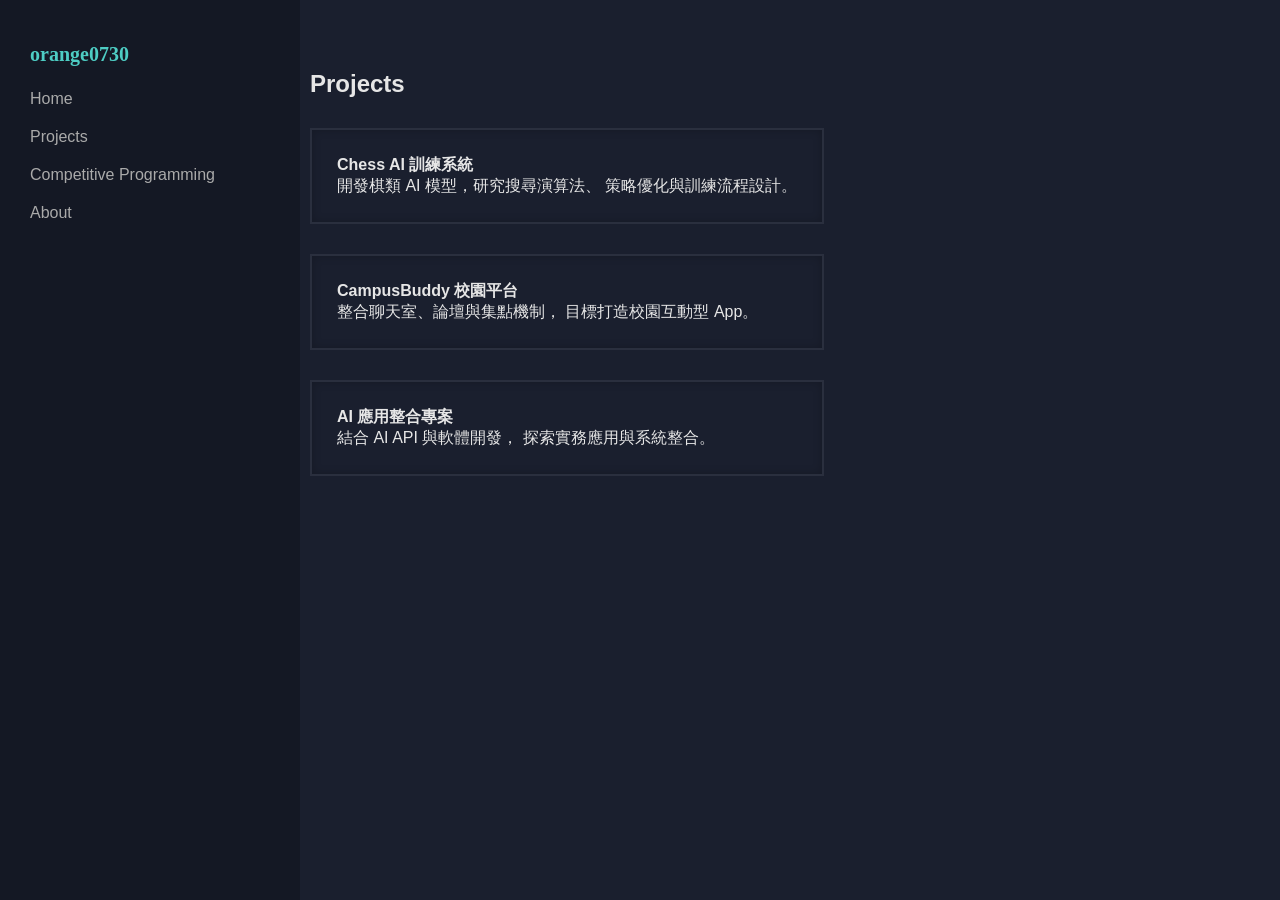
==== projects.html @ baae56f4 "Add files via upload" ====
<!DOCTYPE html>
<html lang="zh-TW">
<head>
<meta charset="UTF-8">
<link rel="stylesheet" href="css/style.css">
<title>Projects</title>
</head>
<body>

<div class="sidebar">
<h1>orange0730</h1>
<a href="index.html">Home</a>
<a href="projects.html">Projects</a>
<a href="cp.html">Competitive Programming</a>
<a href="about.html">About</a>
</div>


<div class="main fade-in">
<h2>Projects</h2>

<div class="card">
<strong>Chess AI 訓練系統</strong><br>
開發棋類 AI 模型，研究搜尋演算法、
策略優化與訓練流程設計。
</div>

<div class="card">
<strong>CampusBuddy 校園平台</strong><br>
整合聊天室、論壇與集點機制，
目標打造校園互動型 App。
</div>

<div class="card">
<strong>AI 應用整合專案</strong><br>
結合 AI API 與軟體開發，
探索實務應用與系統整合。
</div>
</div>


</body>
</html>
---- css/style.css ----
:root{
    --bg:#1a1f2e;
    --accent:#4ecdc4;
    --warm:#f4a261;
    --text:#e6e6e6;
    --border:#2a2f3e;
}

body{
    margin:0;
    font-family:Inter, sans-serif;
    background:var(--bg);
    color:var(--text);
    display:flex;
}

.sidebar{
    width:240px;
    height:100vh;
    position:fixed;
    background:#141824;
    padding:30px;
}

.sidebar h1{
    font-family:"JetBrains Mono";
    font-size:20px;
    color:var(--accent);
}

.sidebar a{
    display:block;
    color:#aaa;
    padding:10px 0;
    text-decoration:none;
    transition:.2s;
}

.sidebar a:hover{
    color:var(--accent);
}

.main{
    margin-left:260px;
    padding:50px;
    max-width:1000px;
}

.card{
    border:2px solid var(--border);
    padding:25px;
    margin:30px 0;
    box-shadow:inset 0 0 10px rgba(0,0,0,.2);
}

.grid{
    display:grid;
    grid-template-columns:repeat(2,1fr);
    gap:25px;
}

.fade-in{
    opacity:0;
    transform:translateX(-10px);
    animation:fade .4s forwards;
}

@keyframes fade{
    to{
        opacity:1;
        transform:none;
    }
}
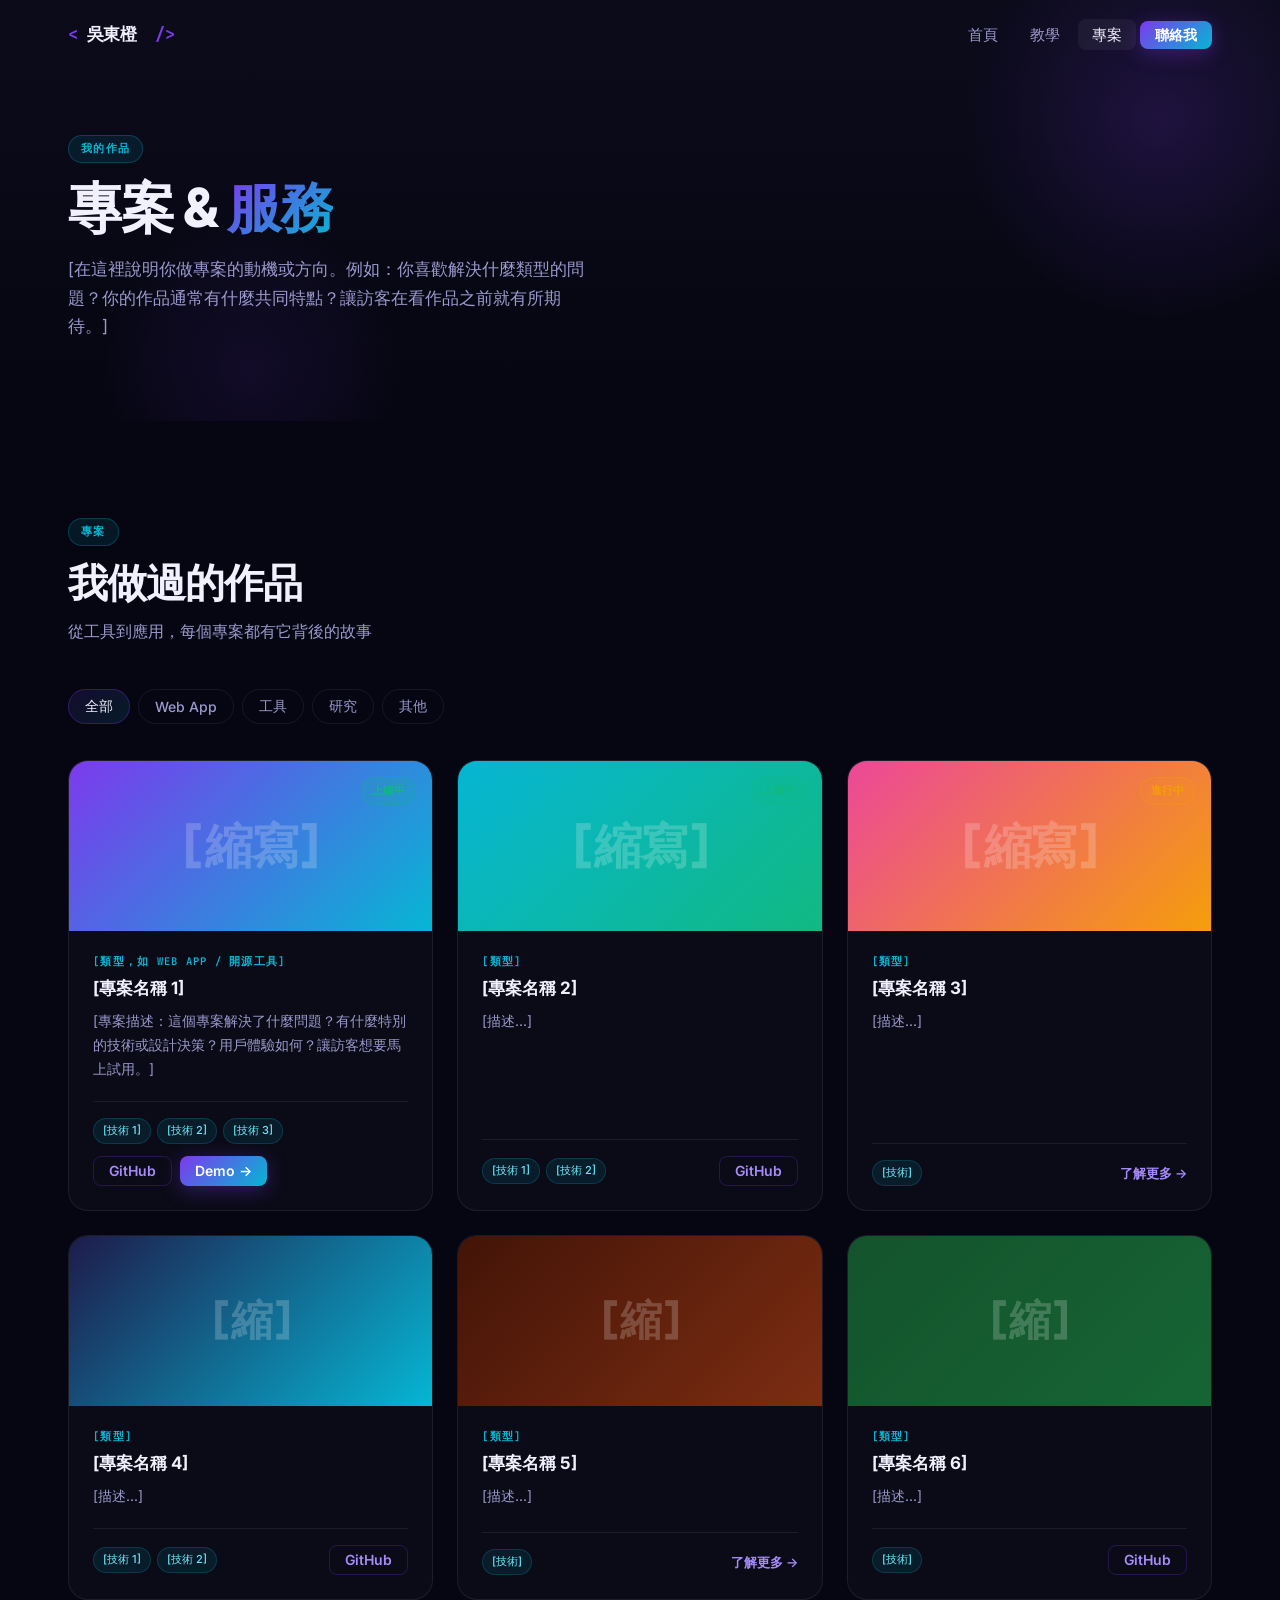
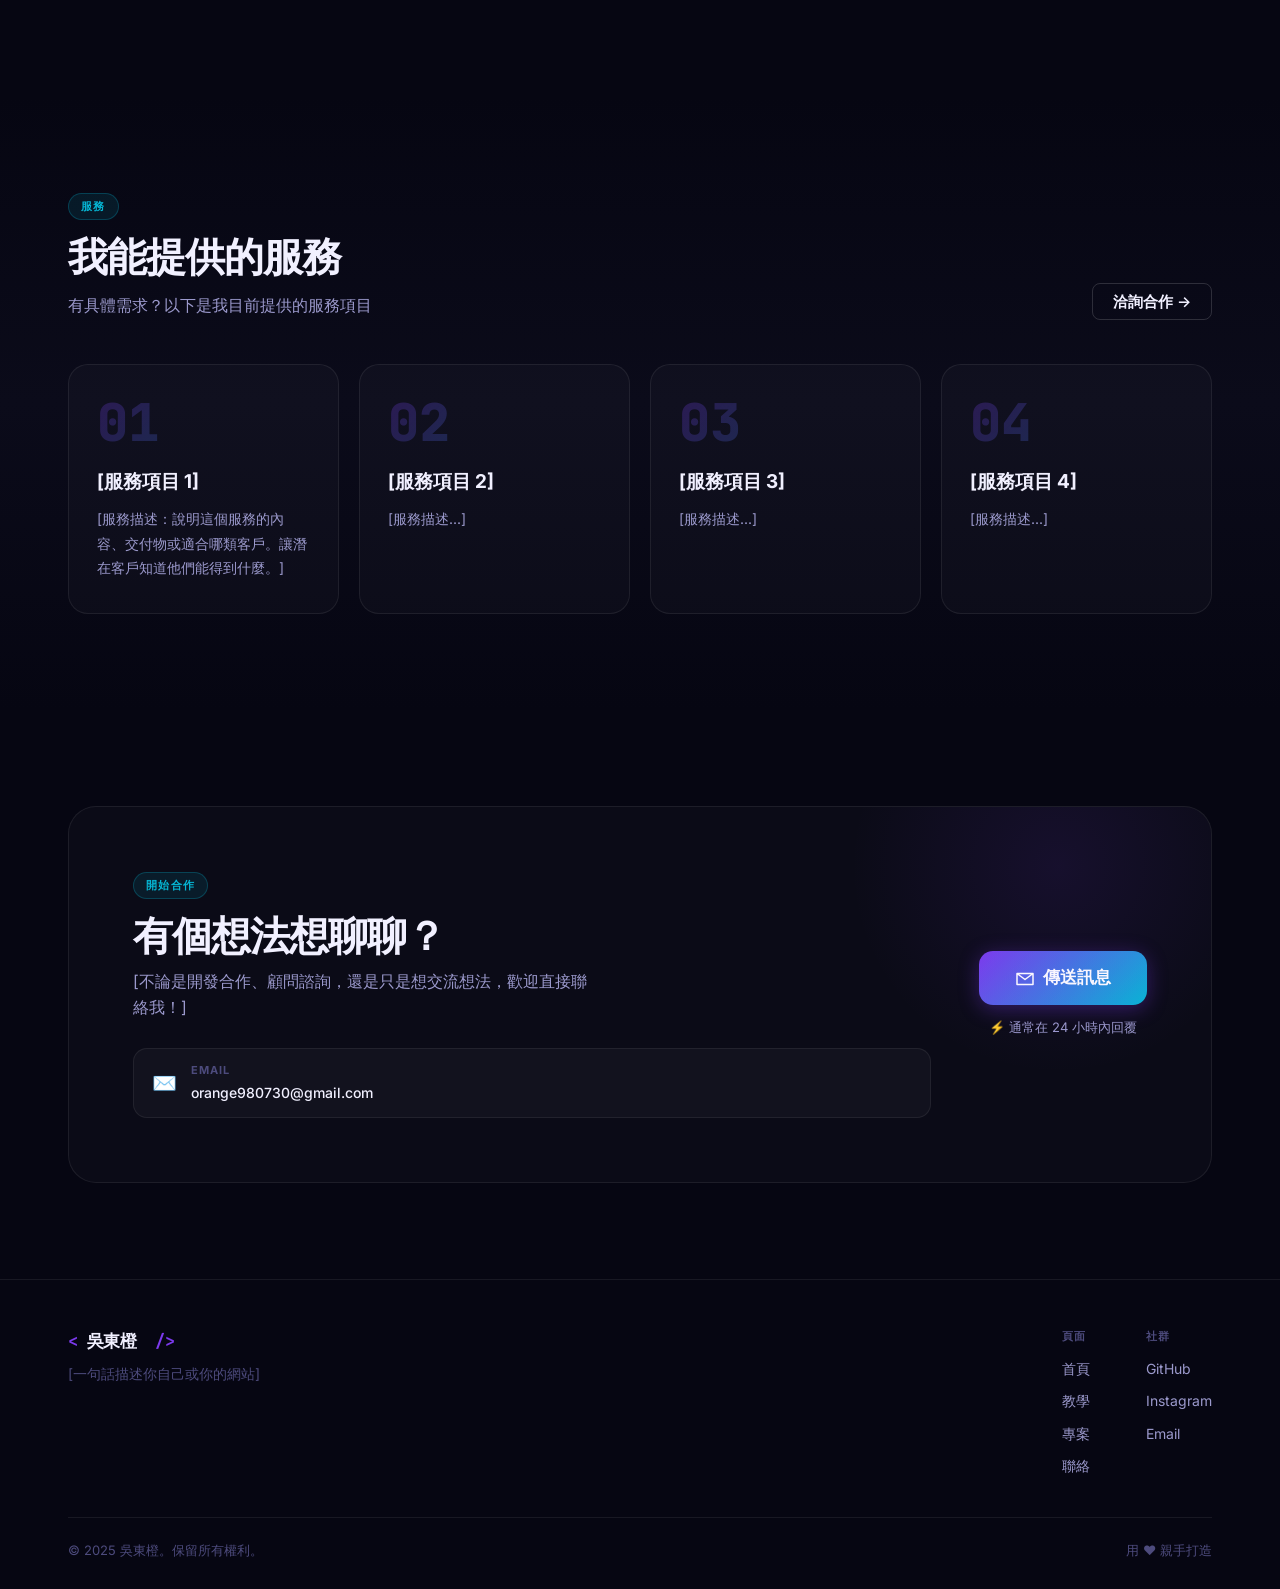
==== commit f73120ea: "Initial commit: personal website for 吳東橙" ====
--- a/projects.html
+++ b/projects.html
@@ -1,43 +1,333 @@
 <!DOCTYPE html>
 <html lang="zh-TW">
 <head>
-<meta charset="UTF-8">
-<link rel="stylesheet" href="css/style.css">
-<title>Projects</title>
+  <meta charset="UTF-8">
+  <meta name="viewport" content="width=device-width, initial-scale=1.0">
+  <meta name="description" content="吳東橙 的專案作品與服務">
+  <title>專案 &amp; 服務 — 吳東橙</title>
+  <link rel="preconnect" href="https://fonts.googleapis.com">
+  <link rel="preconnect" href="https://fonts.gstatic.com" crossorigin>
+  <link href="https://fonts.googleapis.com/css2?family=Inter:wght@300;400;500;600;700;800;900&family=JetBrains+Mono:wght@400;500;600&display=swap" rel="stylesheet">
+  <link rel="stylesheet" href="css/style.css">
 </head>
 <body>
 
-<div class="sidebar">
-<h1>orange0730</h1>
-<a href="index.html">Home</a>
-<a href="projects.html">Projects</a>
-<a href="cp.html">Competitive Programming</a>
-<a href="about.html">About</a>
-</div>
-
-
-<div class="main fade-in">
-<h2>Projects</h2>
-
-<div class="card">
-<strong>Chess AI 訓練系統</strong><br>
-開發棋類 AI 模型，研究搜尋演算法、
-策略優化與訓練流程設計。
-</div>
-
-<div class="card">
-<strong>CampusBuddy 校園平台</strong><br>
-整合聊天室、論壇與集點機制，
-目標打造校園互動型 App。
-</div>
-
-<div class="card">
-<strong>AI 應用整合專案</strong><br>
-結合 AI API 與軟體開發，
-探索實務應用與系統整合。
-</div>
-</div>
-
-
+  <!-- ══════════════════════════════════════
+       NAVIGATION
+       ══════════════════════════════════════ -->
+  <nav class="navbar" id="navbar">
+    <div class="nav-container">
+      <a href="index.html" class="nav-logo">
+        <span class="logo-bracket">&lt;</span>
+        <span class="logo-name">吳東橙</span>
+        <span class="logo-bracket">&nbsp;/&gt;</span>
+      </a>
+      <ul class="nav-links" id="navLinks">
+        <li><a href="index.html"    class="nav-link">首頁</a></li>
+        <li><a href="teaching.html" class="nav-link">教學</a></li>
+        <li><a href="projects.html" class="nav-link active">專案</a></li>
+        <li><a href="index.html#contact" class="btn btn-sm btn-primary">聯絡我</a></li>
+      </ul>
+      <button class="mobile-menu-btn" id="mobileMenuBtn" aria-label="開啟選單">
+        <span></span><span></span><span></span>
+      </button>
+    </div>
+  </nav>
+
+  <!-- ══════════════════════════════════════
+       PAGE HERO
+       ══════════════════════════════════════ -->
+  <section class="page-hero">
+    <div class="page-hero-orb" style="background: radial-gradient(circle, rgba(124,58,237,0.18) 0%, transparent 70%);"></div>
+    <div class="page-hero-orb-2"></div>
+    <div class="container">
+      <div class="page-hero-content">
+        <div class="section-label">我的作品</div>
+        <h1 class="section-title">
+          專案 &amp; <span class="gradient-text">服務</span>
+        </h1>
+        <p class="page-hero-desc">
+          [在這裡說明你做專案的動機或方向。例如：你喜歡解決什麼類型的問題？你的作品通常有什麼共同特點？讓訪客在看作品之前就有所期待。]
+        </p>
+      </div>
+    </div>
+  </section>
+
+  <!-- ══════════════════════════════════════
+       PROJECTS GRID
+       ══════════════════════════════════════ -->
+  <section class="section" id="projects">
+    <div class="container">
+
+      <div class="section-header reveal">
+        <div>
+          <div class="section-label">專案</div>
+          <h2 class="section-title">我做過的作品</h2>
+          <p class="section-desc">從工具到應用，每個專案都有它背後的故事</p>
+        </div>
+      </div>
+
+      <!-- 篩選按鈕 -->
+      <div class="filter-row" data-target=".proj-card">
+        <button class="filter-btn active" data-filter="all">全部</button>
+        <button class="filter-btn" data-filter="webapp">Web App</button>
+        <button class="filter-btn" data-filter="tool">工具</button>
+        <button class="filter-btn" data-filter="research">研究</button>
+        <button class="filter-btn" data-filter="other">其他</button>
+        <!-- 可自行調整類別 -->
+      </div>
+
+      <div class="projects-full-grid stagger">
+
+        <!-- ── 專案卡 1 ─────────────────────── -->
+        <article class="proj-card" data-cat="webapp">
+          <div class="proj-card-cover proj-bg-1">[縮寫]</div>
+          <span class="proj-status">上線中</span>
+          <div class="proj-card-body">
+            <div class="card-label">[類型，如 Web App / 開源工具]</div>
+            <h3 class="card-title">[專案名稱 1]</h3>
+            <p class="card-desc">
+              [專案描述：這個專案解決了什麼問題？有什麼特別的技術或設計決策？用戶體驗如何？讓訪客想要馬上試用。]
+            </p>
+            <div class="card-footer">
+              <div class="card-tags">
+                <span class="tech-tag">[技術 1]</span>
+                <span class="tech-tag">[技術 2]</span>
+                <span class="tech-tag">[技術 3]</span>
+              </div>
+              <div style="display:flex; gap:8px; flex-shrink:0;">
+                <a href="#" class="btn btn-ghost btn-sm" target="_blank" rel="noopener">GitHub</a>
+                <a href="#" class="btn btn-primary btn-sm" target="_blank" rel="noopener">Demo →</a>
+              </div>
+            </div>
+          </div>
+        </article>
+
+        <!-- ── 專案卡 2 ─────────────────────── -->
+        <article class="proj-card" data-cat="tool">
+          <div class="proj-card-cover proj-bg-2">[縮寫]</div>
+          <span class="proj-status">上線中</span>
+          <div class="proj-card-body">
+            <div class="card-label">[類型]</div>
+            <h3 class="card-title">[專案名稱 2]</h3>
+            <p class="card-desc">
+              [描述...]
+            </p>
+            <div class="card-footer">
+              <div class="card-tags">
+                <span class="tech-tag">[技術 1]</span>
+                <span class="tech-tag">[技術 2]</span>
+              </div>
+              <a href="#" class="btn btn-ghost btn-sm" target="_blank" rel="noopener">GitHub</a>
+            </div>
+          </div>
+        </article>
+
+        <!-- ── 專案卡 3 ─────────────────────── -->
+        <article class="proj-card" data-cat="research">
+          <div class="proj-card-cover proj-bg-3">[縮寫]</div>
+          <span class="proj-status wip">進行中</span>
+          <div class="proj-card-body">
+            <div class="card-label">[類型]</div>
+            <h3 class="card-title">[專案名稱 3]</h3>
+            <p class="card-desc">
+              [描述...]
+            </p>
+            <div class="card-footer">
+              <div class="card-tags">
+                <span class="tech-tag">[技術]</span>
+              </div>
+              <a href="#" class="card-link">了解更多 →</a>
+            </div>
+          </div>
+        </article>
+
+        <!-- ── 專案卡 4 ─────────────────────── -->
+        <article class="proj-card" data-cat="webapp,tool">
+          <div class="proj-card-cover" style="background: linear-gradient(135deg, #1e1b4b, #06b6d4); font-family: var(--mono); font-weight: 900; font-size: 42px; color: rgba(255,255,255,0.2);">[縮]</div>
+          <div class="proj-card-body">
+            <div class="card-label">[類型]</div>
+            <h3 class="card-title">[專案名稱 4]</h3>
+            <p class="card-desc">
+              [描述...]
+            </p>
+            <div class="card-footer">
+              <div class="card-tags">
+                <span class="tech-tag">[技術 1]</span>
+                <span class="tech-tag">[技術 2]</span>
+              </div>
+              <a href="#" class="btn btn-ghost btn-sm" target="_blank" rel="noopener">GitHub</a>
+            </div>
+          </div>
+        </article>
+
+        <!-- ── 專案卡 5 ─────────────────────── -->
+        <article class="proj-card" data-cat="other">
+          <div class="proj-card-cover" style="background: linear-gradient(135deg, #431407, #7c2d12); font-family: var(--mono); font-weight: 900; font-size: 42px; color: rgba(255,255,255,0.2);">[縮]</div>
+          <div class="proj-card-body">
+            <div class="card-label">[類型]</div>
+            <h3 class="card-title">[專案名稱 5]</h3>
+            <p class="card-desc">[描述...]</p>
+            <div class="card-footer">
+              <div class="card-tags">
+                <span class="tech-tag">[技術]</span>
+              </div>
+              <a href="#" class="card-link">了解更多 →</a>
+            </div>
+          </div>
+        </article>
+
+        <!-- ── 專案卡 6 ─────────────────────── -->
+        <article class="proj-card" data-cat="tool">
+          <div class="proj-card-cover" style="background: linear-gradient(135deg, #14532d, #166534); font-family: var(--mono); font-weight: 900; font-size: 42px; color: rgba(255,255,255,0.2);">[縮]</div>
+          <div class="proj-card-body">
+            <div class="card-label">[類型]</div>
+            <h3 class="card-title">[專案名稱 6]</h3>
+            <p class="card-desc">[描述...]</p>
+            <div class="card-footer">
+              <div class="card-tags">
+                <span class="tech-tag">[技術]</span>
+              </div>
+              <a href="#" class="btn btn-ghost btn-sm">GitHub</a>
+            </div>
+          </div>
+        </article>
+
+        <!-- 複製上方卡片的程式碼來新增更多專案 -->
+
+      </div>
+    </div>
+  </section>
+
+  <!-- ══════════════════════════════════════
+       SERVICES
+       ══════════════════════════════════════ -->
+  <section class="section section-alt" id="services">
+    <div class="container">
+
+      <div class="section-header reveal">
+        <div>
+          <div class="section-label">服務</div>
+          <h2 class="section-title">我能提供的服務</h2>
+          <p class="section-desc">有具體需求？以下是我目前提供的服務項目</p>
+        </div>
+        <a href="index.html#contact" class="btn btn-outline">洽詢合作 →</a>
+      </div>
+
+      <div class="services-grid stagger">
+
+        <!-- 服務 1 -->
+        <div class="service-card">
+          <div class="service-num">01</div>
+          <h3 class="service-title">[服務項目 1]</h3>
+          <p class="service-desc">
+            [服務描述：說明這個服務的內容、交付物或適合哪類客戶。讓潛在客戶知道他們能得到什麼。]
+          </p>
+        </div>
+
+        <!-- 服務 2 -->
+        <div class="service-card">
+          <div class="service-num">02</div>
+          <h3 class="service-title">[服務項目 2]</h3>
+          <p class="service-desc">
+            [服務描述...]
+          </p>
+        </div>
+
+        <!-- 服務 3 -->
+        <div class="service-card">
+          <div class="service-num">03</div>
+          <h3 class="service-title">[服務項目 3]</h3>
+          <p class="service-desc">
+            [服務描述...]
+          </p>
+        </div>
+
+        <!-- 服務 4 -->
+        <div class="service-card">
+          <div class="service-num">04</div>
+          <h3 class="service-title">[服務項目 4]</h3>
+          <p class="service-desc">
+            [服務描述...]
+          </p>
+        </div>
+
+        <!-- 可繼續新增服務 05、06... -->
+
+      </div>
+    </div>
+  </section>
+
+  <!-- ══════════════════════════════════════
+       CTA — 聯絡我
+       ══════════════════════════════════════ -->
+  <section class="section" id="cta">
+    <div class="container">
+      <div class="contact-wrap reveal">
+        <div class="contact-content">
+          <div class="section-label">開始合作</div>
+          <h2 class="section-title">有個想法想聊聊？</h2>
+          <p>[不論是開發合作、顧問諮詢，還是只是想交流想法，歡迎直接聯絡我！]</p>
+          <div class="contact-links">
+            <a href="mailto:orange980730@gmail.com" class="contact-item">
+              <div class="ci-icon">✉️</div>
+              <div>
+                <div class="ci-type">Email</div>
+                <div class="ci-val">orange980730@gmail.com</div>
+              </div>
+            </a>
+          </div>
+        </div>
+        <div class="contact-cta">
+          <a href="mailto:orange980730@gmail.com" class="btn btn-primary btn-xl">
+            <svg width="20" height="20" viewBox="0 0 20 20" fill="none" aria-hidden="true">
+              <path d="M2 5.5l8 6 8-6M2 5.5h16v11H2z" stroke="currentColor" stroke-width="1.5" stroke-linejoin="round"/>
+            </svg>
+            傳送訊息
+          </a>
+          <p class="resp-time">⚡ 通常在 24 小時內回覆</p>
+        </div>
+      </div>
+    </div>
+  </section>
+
+  <!-- ══════════════════════════════════════
+       FOOTER
+       ══════════════════════════════════════ -->
+  <footer class="footer">
+    <div class="container">
+      <div class="footer-inner">
+        <div class="footer-brand">
+          <a href="index.html" class="nav-logo">
+            <span class="logo-bracket">&lt;</span>
+            <span class="logo-name">吳東橙</span>
+            <span class="logo-bracket">&nbsp;/&gt;</span>
+          </a>
+          <p class="footer-tagline">[一句話描述你自己或你的網站]</p>
+        </div>
+        <div class="footer-links">
+          <div class="footer-col">
+            <span class="footer-col-title">頁面</span>
+            <a href="index.html">首頁</a>
+            <a href="teaching.html">教學</a>
+            <a href="projects.html">專案</a>
+            <a href="index.html#contact">聯絡</a>
+          </div>
+          <div class="footer-col">
+            <span class="footer-col-title">社群</span>
+            <a href="https://github.com/orange0730" target="_blank" rel="noopener">GitHub</a>
+            <a href="https://www.instagram.com/orange980730" target="_blank" rel="noopener">Instagram</a>
+            <a href="mailto:orange980730@gmail.com">Email</a>
+          </div>
+        </div>
+      </div>
+      <div class="footer-bottom">
+        <span>© 2025 吳東橙。保留所有權利。</span>
+        <span>用 ❤️ 親手打造</span>
+      </div>
+    </div>
+  </footer>
+
+  <script src="js/main.js"></script>
 </body>
 </html>
--- a/css/style.css
+++ b/css/style.css
@@ -1,74 +1,1215 @@
-
-:root{
-    --bg:#1a1f2e;
-    --accent:#4ecdc4;
-    --warm:#f4a261;
-    --text:#e6e6e6;
-    --border:#2a2f3e;
-}
-
-body{
-    margin:0;
-    font-family:Inter, sans-serif;
-    background:var(--bg);
-    color:var(--text);
-    display:flex;
-}
-
-.sidebar{
-    width:240px;
-    height:100vh;
-    position:fixed;
-    background:#141824;
-    padding:30px;
-}
-
-.sidebar h1{
-    font-family:"JetBrains Mono";
-    font-size:20px;
-    color:var(--accent);
-}
-
-.sidebar a{
-    display:block;
-    color:#aaa;
-    padding:10px 0;
-    text-decoration:none;
-    transition:.2s;
-}
-
-.sidebar a:hover{
-    color:var(--accent);
-}
-
-.main{
-    margin-left:260px;
-    padding:50px;
-    max-width:1000px;
-}
-
-.card{
-    border:2px solid var(--border);
-    padding:25px;
-    margin:30px 0;
-    box-shadow:inset 0 0 10px rgba(0,0,0,.2);
-}
-
-.grid{
-    display:grid;
-    grid-template-columns:repeat(2,1fr);
-    gap:25px;
-}
-
-.fade-in{
-    opacity:0;
-    transform:translateX(-10px);
-    animation:fade .4s forwards;
-}
-
-@keyframes fade{
-    to{
-        opacity:1;
-        transform:none;
-    }
-}
+/* ============================================================
+   CSS VARIABLES & RESET
+   ============================================================ */
+:root {
+  /* Background */
+  --bg: #060612;
+  --bg-2: #0b0b1a;
+  --bg-3: #0f0f22;
+  --card-bg: rgba(255, 255, 255, 0.025);
+  --card-hover: rgba(255, 255, 255, 0.05);
+  --border: rgba(255, 255, 255, 0.07);
+  --border-hover: rgba(255, 255, 255, 0.15);
+
+  /* Accent Colors */
+  --purple: #7c3aed;
+  --purple-light: #a78bfa;
+  --cyan: #06b6d4;
+  --cyan-light: #67e8f9;
+  --pink: #ec4899;
+  --amber: #f59e0b;
+  --green: #10b981;
+
+  /* Gradients */
+  --grad: linear-gradient(135deg, var(--purple) 0%, var(--cyan) 100%);
+  --grad-soft: linear-gradient(135deg, rgba(124,58,237,0.12) 0%, rgba(6,182,212,0.12) 100%);
+
+  /* Text */
+  --t1: #f1f0ff;
+  --t2: #9b99cc;
+  --t3: #4d4b7d;
+
+  /* Glows */
+  --glow-p: 0 0 60px rgba(124,58,237,0.2);
+  --glow-c: 0 0 60px rgba(6,182,212,0.12);
+
+  /* Radii */
+  --r-sm: 8px;
+  --r: 14px;
+  --r-lg: 20px;
+  --r-xl: 28px;
+
+  /* Fonts */
+  --font: 'Inter', -apple-system, BlinkMacSystemFont, 'Segoe UI', sans-serif;
+  --mono: 'JetBrains Mono', 'Fira Code', 'Cascadia Code', monospace;
+
+  /* Layout */
+  --nav-h: 70px;
+  --max-w: 1200px;
+
+  /* Easing */
+  --ease: cubic-bezier(0.4, 0, 0.2, 1);
+  --ease-spring: cubic-bezier(0.34, 1.56, 0.64, 1);
+}
+
+*, *::before, *::after { box-sizing: border-box; margin: 0; padding: 0; }
+
+html {
+  scroll-behavior: smooth;
+  scroll-padding-top: var(--nav-h);
+}
+
+body {
+  font-family: var(--font);
+  background: var(--bg);
+  color: var(--t1);
+  line-height: 1.6;
+  -webkit-font-smoothing: antialiased;
+  overflow-x: hidden;
+}
+
+a { color: inherit; text-decoration: none; }
+img { max-width: 100%; display: block; }
+button { cursor: pointer; font-family: inherit; }
+
+/* ============================================================
+   LAYOUT UTILITIES
+   ============================================================ */
+.container {
+  max-width: var(--max-w);
+  margin: 0 auto;
+  padding: 0 28px;
+}
+
+.section { padding: 96px 0; }
+
+.section-alt {
+  background: linear-gradient(180deg, var(--bg) 0%, var(--bg-2) 50%, var(--bg) 100%);
+}
+
+.gradient-text {
+  background: var(--grad);
+  -webkit-background-clip: text;
+  -webkit-text-fill-color: transparent;
+  background-clip: text;
+}
+
+.section-label {
+  display: inline-block;
+  font-family: var(--mono);
+  font-size: 11px;
+  font-weight: 600;
+  text-transform: uppercase;
+  letter-spacing: 0.12em;
+  color: var(--cyan);
+  background: rgba(6,182,212,0.1);
+  border: 1px solid rgba(6,182,212,0.25);
+  padding: 4px 12px;
+  border-radius: 100px;
+  margin-bottom: 14px;
+}
+
+.section-title {
+  font-size: clamp(26px, 4vw, 40px);
+  font-weight: 800;
+  letter-spacing: -0.025em;
+  line-height: 1.15;
+  color: var(--t1);
+  margin-bottom: 12px;
+}
+
+.section-desc {
+  font-size: 16px;
+  color: var(--t2);
+  line-height: 1.7;
+  max-width: 480px;
+}
+
+.section-header {
+  display: flex;
+  align-items: flex-end;
+  justify-content: space-between;
+  gap: 24px;
+  margin-bottom: 44px;
+  flex-wrap: wrap;
+}
+
+/* ============================================================
+   BUTTONS
+   ============================================================ */
+.btn {
+  display: inline-flex;
+  align-items: center;
+  justify-content: center;
+  gap: 8px;
+  font-family: var(--font);
+  font-size: 15px;
+  font-weight: 600;
+  padding: 10px 20px;
+  border-radius: var(--r-sm);
+  border: none;
+  transition: all 0.2s var(--ease);
+  white-space: nowrap;
+  line-height: 1;
+}
+
+.btn-lg { padding: 14px 28px; font-size: 16px; border-radius: var(--r); }
+.btn-xl { padding: 17px 36px; font-size: 17px; border-radius: var(--r); }
+.btn-sm { padding: 7px 15px; font-size: 14px; }
+
+.btn-primary {
+  background: var(--grad);
+  color: #fff;
+  box-shadow: 0 4px 20px rgba(124,58,237,0.35);
+}
+.btn-primary:hover {
+  transform: translateY(-2px);
+  box-shadow: 0 8px 32px rgba(124,58,237,0.45);
+}
+
+.btn-outline {
+  background: transparent;
+  color: var(--t1);
+  border: 1px solid var(--border-hover);
+}
+.btn-outline:hover {
+  background: var(--card-hover);
+  border-color: var(--purple-light);
+  transform: translateY(-1px);
+}
+
+.btn-ghost {
+  background: transparent;
+  color: var(--purple-light);
+  border: 1px solid rgba(124,58,237,0.25);
+}
+.btn-ghost:hover {
+  background: rgba(124,58,237,0.1);
+  border-color: var(--purple-light);
+}
+
+/* ============================================================
+   NAVIGATION
+   ============================================================ */
+.navbar {
+  position: fixed;
+  top: 0; left: 0; right: 0;
+  height: var(--nav-h);
+  z-index: 900;
+  transition: background 0.4s var(--ease), border-color 0.4s;
+  border-bottom: 1px solid transparent;
+}
+
+.navbar.scrolled {
+  background: rgba(6, 6, 18, 0.88);
+  backdrop-filter: blur(28px);
+  -webkit-backdrop-filter: blur(28px);
+  border-bottom-color: var(--border);
+}
+
+.nav-container {
+  max-width: var(--max-w);
+  margin: 0 auto;
+  padding: 0 28px;
+  height: 100%;
+  display: flex;
+  align-items: center;
+  justify-content: space-between;
+}
+
+.nav-logo {
+  font-family: var(--mono);
+  font-size: 17px;
+  font-weight: 700;
+  letter-spacing: -0.03em;
+  transition: opacity 0.2s;
+}
+.nav-logo:hover { opacity: 0.75; }
+.logo-bracket { color: var(--purple); }
+
+.nav-links {
+  display: flex;
+  align-items: center;
+  gap: 4px;
+  list-style: none;
+}
+
+.nav-link {
+  font-size: 15px;
+  font-weight: 500;
+  color: var(--t2);
+  padding: 6px 14px;
+  border-radius: var(--r-sm);
+  transition: all 0.2s;
+}
+.nav-link:hover, .nav-link.active {
+  color: var(--t1);
+  background: var(--card-hover);
+}
+
+.mobile-menu-btn {
+  display: none;
+  flex-direction: column;
+  gap: 5px;
+  background: none;
+  border: none;
+  padding: 8px;
+}
+.mobile-menu-btn span {
+  display: block;
+  width: 22px;
+  height: 2px;
+  background: var(--t1);
+  border-radius: 2px;
+  transition: all 0.3s var(--ease);
+}
+
+/* ============================================================
+   HERO SECTION
+   ============================================================ */
+.hero {
+  min-height: 100vh;
+  display: flex;
+  align-items: center;
+  padding-top: var(--nav-h);
+  position: relative;
+  overflow: hidden;
+}
+
+.hero-bg {
+  position: absolute;
+  inset: 0;
+  pointer-events: none;
+  overflow: hidden;
+}
+
+#starsCanvas {
+  position: absolute;
+  inset: 0;
+  width: 100%;
+  height: 100%;
+}
+
+.orb {
+  position: absolute;
+  border-radius: 50%;
+  filter: blur(90px);
+  opacity: 0.35;
+}
+.orb-1 {
+  width: 700px; height: 700px;
+  background: radial-gradient(circle, rgba(124,58,237,0.6) 0%, transparent 70%);
+  top: -200px; right: -150px;
+  animation: orbFloat 9s ease-in-out infinite;
+}
+.orb-2 {
+  width: 500px; height: 500px;
+  background: radial-gradient(circle, rgba(6,182,212,0.45) 0%, transparent 70%);
+  bottom: -100px; left: -50px;
+  animation: orbFloat 11s ease-in-out infinite reverse;
+}
+.orb-3 {
+  width: 300px; height: 300px;
+  background: radial-gradient(circle, rgba(236,72,153,0.3) 0%, transparent 70%);
+  top: 40%; left: 30%;
+  animation: orbFloat 13s ease-in-out infinite 2s;
+}
+
+.grid-overlay {
+  position: absolute;
+  inset: 0;
+  background-image:
+    linear-gradient(rgba(255,255,255,0.025) 1px, transparent 1px),
+    linear-gradient(90deg, rgba(255,255,255,0.025) 1px, transparent 1px);
+  background-size: 64px 64px;
+  mask-image: radial-gradient(ellipse 80% 80% at 50% 50%, black 20%, transparent 100%);
+  -webkit-mask-image: radial-gradient(ellipse 80% 80% at 50% 50%, black 20%, transparent 100%);
+}
+
+@keyframes orbFloat {
+  0%, 100% { transform: translate(0, 0) scale(1); }
+  33%  { transform: translate(25px, -35px) scale(1.06); }
+  66%  { transform: translate(-15px, 18px) scale(0.96); }
+}
+
+.hero-content {
+  position: relative;
+  z-index: 1;
+  max-width: 800px;
+  padding: 60px 0;
+}
+
+.hero-badge {
+  display: inline-flex;
+  align-items: center;
+  gap: 9px;
+  background: rgba(124,58,237,0.1);
+  border: 1px solid rgba(124,58,237,0.28);
+  color: var(--purple-light);
+  font-size: 14px;
+  font-weight: 500;
+  padding: 8px 16px;
+  border-radius: 100px;
+  margin-bottom: 32px;
+  animation: fadeInDown 0.7s var(--ease) both;
+}
+
+.badge-pulse {
+  width: 7px; height: 7px;
+  background: var(--purple-light);
+  border-radius: 50%;
+  animation: pulse 2s ease-in-out infinite;
+  flex-shrink: 0;
+}
+
+@keyframes pulse {
+  0%, 100% { opacity: 1; transform: scale(1); box-shadow: 0 0 0 0 rgba(167,139,250,0.4); }
+  50%  { opacity: 0.7; transform: scale(0.85); box-shadow: 0 0 0 6px rgba(167,139,250,0); }
+}
+
+.hero-title {
+  font-size: clamp(50px, 8vw, 88px);
+  font-weight: 900;
+  letter-spacing: -0.035em;
+  line-height: 1.03;
+  margin-bottom: 22px;
+  animation: fadeInUp 0.7s 0.1s var(--ease) both;
+}
+
+.title-line {
+  display: block;
+  font-size: 0.45em;
+  font-weight: 500;
+  color: var(--t2);
+  letter-spacing: -0.01em;
+  margin-bottom: 6px;
+}
+
+.hero-subtitle {
+  display: flex;
+  align-items: center;
+  gap: 8px;
+  font-size: clamp(17px, 2.2vw, 22px);
+  color: var(--t2);
+  margin-bottom: 28px;
+  height: 34px;
+  animation: fadeInUp 0.7s 0.2s var(--ease) both;
+}
+
+.typewriter { color: var(--cyan-light); font-weight: 600; }
+.cursor {
+  color: var(--cyan);
+  font-weight: 300;
+  animation: blink 1s step-end infinite;
+  margin-left: 1px;
+}
+@keyframes blink { 0%,100% { opacity: 1; } 50% { opacity: 0; } }
+
+.hero-desc {
+  font-size: 17px;
+  line-height: 1.75;
+  color: var(--t2);
+  max-width: 580px;
+  margin-bottom: 40px;
+  animation: fadeInUp 0.7s 0.3s var(--ease) both;
+}
+
+.hero-actions {
+  display: flex;
+  gap: 14px;
+  flex-wrap: wrap;
+  margin-bottom: 56px;
+  animation: fadeInUp 0.7s 0.4s var(--ease) both;
+}
+
+.hero-stats {
+  display: flex;
+  align-items: center;
+  background: var(--card-bg);
+  border: 1px solid var(--border);
+  border-radius: var(--r);
+  width: fit-content;
+  padding: 20px 28px;
+  backdrop-filter: blur(12px);
+  animation: fadeInUp 0.7s 0.5s var(--ease) both;
+}
+
+.stat-item {
+  display: flex;
+  flex-direction: column;
+  align-items: center;
+  gap: 4px;
+  padding: 0 28px;
+}
+.stat-item:first-child { padding-left: 0; }
+.stat-item:last-child  { padding-right: 0; }
+
+.stat-num {
+  font-size: 30px;
+  font-weight: 800;
+  letter-spacing: -0.02em;
+  line-height: 1;
+}
+.stat-lbl {
+  font-size: 12px;
+  color: var(--t3);
+  white-space: nowrap;
+}
+.stat-divider {
+  width: 1px;
+  height: 44px;
+  background: var(--border);
+  flex-shrink: 0;
+}
+
+.scroll-hint {
+  position: absolute;
+  bottom: 36px;
+  left: 50%;
+  transform: translateX(-50%);
+  display: flex;
+  flex-direction: column;
+  align-items: center;
+  gap: 8px;
+  color: var(--t3);
+  font-size: 11px;
+  letter-spacing: 0.1em;
+  text-transform: uppercase;
+}
+.scroll-arrow-anim { animation: bounce 2s ease-in-out infinite; color: var(--purple); }
+@keyframes bounce { 0%,100% { transform: translateY(0); } 50% { transform: translateY(7px); } }
+
+/* ============================================================
+   ABOUT SECTION
+   ============================================================ */
+.about-grid {
+  display: grid;
+  grid-template-columns: 1fr 1fr;
+  gap: 80px;
+  align-items: start;
+}
+
+.about-body p {
+  color: var(--t2);
+  font-size: 16px;
+  line-height: 1.82;
+  margin-bottom: 16px;
+}
+
+.skills-label {
+  display: block;
+  font-size: 11px;
+  font-weight: 700;
+  text-transform: uppercase;
+  letter-spacing: 0.12em;
+  color: var(--t3);
+  margin-bottom: 12px;
+  margin-top: 24px;
+}
+.tags-wrap { display: flex; flex-wrap: wrap; gap: 8px; margin-bottom: 32px; }
+.tag {
+  font-size: 13px;
+  font-weight: 500;
+  padding: 5px 13px;
+  border-radius: 100px;
+  background: var(--grad-soft);
+  border: 1px solid rgba(124,58,237,0.22);
+  color: var(--purple-light);
+  transition: all 0.2s;
+}
+.tag:hover {
+  background: rgba(124,58,237,0.18);
+  border-color: rgba(124,58,237,0.4);
+}
+
+.about-visual {
+  position: sticky;
+  top: calc(var(--nav-h) + 24px);
+}
+
+/* Code card */
+.code-card {
+  background: var(--bg-3);
+  border: 1px solid var(--border);
+  border-radius: var(--r-lg);
+  overflow: hidden;
+  box-shadow: 0 28px 64px rgba(0,0,0,0.55), var(--glow-p);
+  margin-bottom: 16px;
+}
+.code-card-header {
+  display: flex;
+  align-items: center;
+  gap: 12px;
+  padding: 13px 20px;
+  border-bottom: 1px solid var(--border);
+  background: rgba(255,255,255,0.02);
+}
+.win-dots { display: flex; gap: 7px; }
+.dot { width: 12px; height: 12px; border-radius: 50%; }
+.dot-r { background: #ff5f57; }
+.dot-y { background: #febc2e; }
+.dot-g { background: #28c840; }
+.code-fname { font-family: var(--mono); font-size: 13px; color: var(--t2); margin-left: 4px; }
+
+.code-card-body { padding: 24px 28px; }
+.code-card-body pre {
+  font-family: var(--mono);
+  font-size: 13.5px;
+  line-height: 1.85;
+  overflow-x: auto;
+}
+.ck  { color: #c4b5fd; } /* key */
+.cs  { color: #6ee7b7; } /* string */
+.cb  { color: #f9a8d4; } /* boolean */
+.cp  { color: #e2e8f0; } /* punctuation */
+.cc  { color: var(--t3); } /* comment */
+
+.deco-cards { display: flex; flex-direction: column; gap: 12px; }
+.deco-card {
+  display: flex;
+  align-items: center;
+  gap: 13px;
+  padding: 14px 18px;
+  background: var(--card-bg);
+  border: 1px solid var(--border);
+  border-radius: var(--r);
+  transition: all 0.2s;
+}
+.deco-card:hover {
+  background: var(--card-hover);
+  border-color: var(--border-hover);
+  transform: translateX(4px);
+}
+.deco-emoji { font-size: 22px; }
+.deco-title { font-size: 14px; font-weight: 600; color: var(--t1); margin-bottom: 2px; }
+.deco-sub   { font-size: 13px; color: var(--t2); }
+
+/* ============================================================
+   CARDS (shared)
+   ============================================================ */
+.cards-grid {
+  display: grid;
+  grid-template-columns: repeat(3, 1fr);
+  gap: 20px;
+}
+
+.card {
+  background: var(--card-bg);
+  border: 1px solid var(--border);
+  border-radius: var(--r-lg);
+  padding: 28px;
+  position: relative;
+  overflow: hidden;
+  transition: all 0.3s var(--ease);
+  display: flex;
+  flex-direction: column;
+}
+.card::after {
+  content: '';
+  position: absolute;
+  inset: 0;
+  background: var(--grad-soft);
+  opacity: 0;
+  transition: opacity 0.3s;
+  pointer-events: none;
+  border-radius: inherit;
+}
+.card:hover {
+  border-color: rgba(124,58,237,0.35);
+  transform: translateY(-5px);
+  box-shadow: 0 22px 60px rgba(0,0,0,0.35), var(--glow-p);
+}
+.card:hover::after { opacity: 1; }
+
+.card-icon-wrap {
+  width: 46px; height: 46px;
+  background: var(--grad-soft);
+  border: 1px solid rgba(124,58,237,0.2);
+  border-radius: var(--r);
+  display: flex; align-items: center; justify-content: center;
+  font-size: 22px;
+  margin-bottom: 18px;
+  flex-shrink: 0;
+}
+
+.card-label {
+  font-family: var(--mono);
+  font-size: 10.5px;
+  text-transform: uppercase;
+  letter-spacing: 0.12em;
+  color: var(--cyan);
+  font-weight: 600;
+  margin-bottom: 7px;
+}
+
+.card-title {
+  font-size: 17px;
+  font-weight: 700;
+  color: var(--t1);
+  line-height: 1.3;
+  margin-bottom: 10px;
+}
+
+.card-desc {
+  font-size: 14px;
+  color: var(--t2);
+  line-height: 1.72;
+  flex: 1;
+  margin-bottom: 20px;
+}
+
+.card-footer {
+  display: flex;
+  align-items: center;
+  justify-content: space-between;
+  gap: 12px;
+  padding-top: 16px;
+  border-top: 1px solid var(--border);
+  flex-wrap: wrap;
+}
+
+.card-tags { display: flex; flex-wrap: wrap; gap: 6px; }
+
+.tech-tag {
+  font-size: 11px;
+  font-weight: 500;
+  padding: 3px 9px;
+  border-radius: 100px;
+  background: rgba(6,182,212,0.1);
+  border: 1px solid rgba(6,182,212,0.2);
+  color: var(--cyan-light);
+}
+
+.card-link {
+  font-size: 13px;
+  font-weight: 600;
+  color: var(--purple-light);
+  white-space: nowrap;
+  transition: color 0.2s;
+}
+.card-link:hover { color: var(--cyan-light); }
+
+/* ============================================================
+   PROJECTS GRID (homepage)
+   ============================================================ */
+.projects-home-grid {
+  display: grid;
+  grid-template-columns: 1.65fr 1fr 1fr;
+  gap: 20px;
+  align-items: start;
+}
+
+.card-project-featured .proj-visual {
+  margin: -28px -28px 22px;
+  height: 188px;
+  border-radius: var(--r-lg) var(--r-lg) 0 0;
+  overflow: hidden;
+}
+
+.proj-visual-sm {
+  width: 46px; height: 46px;
+  border-radius: var(--r);
+  overflow: hidden;
+  margin-bottom: 16px;
+  flex-shrink: 0;
+}
+
+.proj-bg {
+  width: 100%; height: 100%;
+  display: flex; align-items: center; justify-content: center;
+  font-family: var(--mono);
+  font-weight: 900;
+  color: rgba(255,255,255,0.25);
+  letter-spacing: -0.05em;
+}
+.proj-bg-1 { background: linear-gradient(135deg, #7c3aed, #06b6d4); font-size: 36px; }
+.proj-bg-2 { background: linear-gradient(135deg, #06b6d4, #10b981); font-size: 36px; }
+.proj-bg-3 { background: linear-gradient(135deg, #ec4899, #f59e0b); font-size: 36px; }
+.proj-bg-sm { font-size: 14px; }
+
+/* ============================================================
+   CONTACT SECTION
+   ============================================================ */
+.contact-wrap {
+  background: var(--card-bg);
+  border: 1px solid var(--border);
+  border-radius: var(--r-xl);
+  padding: 64px;
+  display: grid;
+  grid-template-columns: 1fr auto;
+  gap: 48px;
+  align-items: center;
+  position: relative;
+  overflow: hidden;
+}
+.contact-wrap::before {
+  content: '';
+  position: absolute;
+  top: -40%;
+  right: -5%;
+  width: 420px; height: 420px;
+  background: radial-gradient(circle, rgba(124,58,237,0.1) 0%, transparent 70%);
+  pointer-events: none;
+}
+
+.contact-content .section-title { margin-bottom: 10px; }
+.contact-content > p { color: var(--t2); font-size: 16px; margin-bottom: 28px; max-width: 460px; }
+
+.contact-links { display: flex; flex-direction: column; gap: 10px; }
+.contact-item {
+  display: flex;
+  align-items: center;
+  gap: 14px;
+  padding: 13px 18px;
+  background: rgba(255,255,255,0.03);
+  border: 1px solid var(--border);
+  border-radius: var(--r);
+  transition: all 0.22s;
+}
+.contact-item:hover {
+  background: var(--card-hover);
+  border-color: var(--border-hover);
+  transform: translateX(5px);
+}
+.ci-icon { font-size: 20px; flex-shrink: 0; }
+.ci-type {
+  font-size: 11px;
+  font-weight: 700;
+  text-transform: uppercase;
+  letter-spacing: 0.1em;
+  color: var(--t3);
+  margin-bottom: 2px;
+}
+.ci-val { font-size: 14px; font-weight: 500; color: var(--t1); }
+
+.contact-cta {
+  display: flex;
+  flex-direction: column;
+  align-items: center;
+  gap: 12px;
+  flex-shrink: 0;
+}
+.resp-time { font-size: 13px; color: var(--t2); }
+
+/* ============================================================
+   FOOTER
+   ============================================================ */
+.footer {
+  border-top: 1px solid var(--border);
+  padding: 48px 0 28px;
+  background: var(--bg);
+}
+.footer-inner {
+  display: flex;
+  justify-content: space-between;
+  align-items: flex-start;
+  gap: 48px;
+  margin-bottom: 40px;
+}
+.footer-tagline { font-size: 14px; color: var(--t3); max-width: 220px; margin-top: 8px; }
+.footer-links { display: flex; gap: 56px; }
+.footer-col { display: flex; flex-direction: column; gap: 10px; }
+.footer-col-title {
+  font-size: 11px;
+  font-weight: 700;
+  text-transform: uppercase;
+  letter-spacing: 0.1em;
+  color: var(--t3);
+  margin-bottom: 2px;
+}
+.footer-col a { font-size: 14px; color: var(--t2); transition: color 0.2s; }
+.footer-col a:hover { color: var(--t1); }
+.footer-bottom {
+  display: flex;
+  justify-content: space-between;
+  align-items: center;
+  padding-top: 22px;
+  border-top: 1px solid var(--border);
+  font-size: 13px;
+  color: var(--t3);
+}
+
+/* ============================================================
+   PAGE HERO (inner pages)
+   ============================================================ */
+.page-hero {
+  padding: calc(var(--nav-h) + 64px) 0 80px;
+  background: linear-gradient(180deg, var(--bg-2) 0%, var(--bg) 100%);
+  position: relative;
+  overflow: hidden;
+}
+.page-hero-orb {
+  position: absolute;
+  top: -80px; right: -80px;
+  width: 400px; height: 400px;
+  background: radial-gradient(circle, rgba(6,182,212,0.15) 0%, transparent 70%);
+  pointer-events: none;
+}
+.page-hero-orb-2 {
+  position: absolute;
+  bottom: -100px; left: 100px;
+  width: 300px; height: 300px;
+  background: radial-gradient(circle, rgba(124,58,237,0.1) 0%, transparent 70%);
+  pointer-events: none;
+}
+.page-hero-content { max-width: 640px; position: relative; z-index: 1; }
+.page-hero-content .section-title {
+  font-size: clamp(34px, 5.5vw, 54px);
+  margin-bottom: 16px;
+}
+.page-hero-desc {
+  font-size: 17px;
+  color: var(--t2);
+  line-height: 1.7;
+  max-width: 520px;
+}
+
+/* ============================================================
+   TEACHING PAGE
+   ============================================================ */
+.filter-row {
+  display: flex;
+  gap: 8px;
+  flex-wrap: wrap;
+  margin-bottom: 36px;
+}
+.filter-btn {
+  padding: 7px 16px;
+  border-radius: 100px;
+  font-size: 14px;
+  font-weight: 500;
+  border: 1px solid var(--border);
+  background: transparent;
+  color: var(--t2);
+  transition: all 0.2s;
+  cursor: pointer;
+}
+.filter-btn:hover, .filter-btn.active {
+  background: var(--grad-soft);
+  border-color: rgba(124,58,237,0.3);
+  color: var(--t1);
+}
+
+/* Courses grid (larger cards) */
+.courses-grid {
+  display: grid;
+  grid-template-columns: repeat(auto-fill, minmax(320px, 1fr));
+  gap: 24px;
+}
+
+.course-card {
+  background: var(--card-bg);
+  border: 1px solid var(--border);
+  border-radius: var(--r-lg);
+  overflow: hidden;
+  transition: all 0.3s var(--ease);
+  display: flex;
+  flex-direction: column;
+}
+.course-card:hover {
+  border-color: rgba(124,58,237,0.3);
+  transform: translateY(-5px);
+  box-shadow: 0 20px 50px rgba(0,0,0,0.3), var(--glow-p);
+}
+.course-cover {
+  height: 160px;
+  display: flex;
+  align-items: center;
+  justify-content: center;
+  position: relative;
+  overflow: hidden;
+}
+.course-cover-icon { font-size: 56px; position: relative; z-index: 1; }
+.course-cover-bg {
+  position: absolute; inset: 0;
+  opacity: 0.15;
+}
+.course-body { padding: 22px 24px 24px; flex: 1; display: flex; flex-direction: column; }
+.course-meta {
+  display: flex;
+  align-items: center;
+  justify-content: space-between;
+  margin-bottom: 10px;
+}
+.course-level {
+  font-family: var(--mono);
+  font-size: 11px;
+  font-weight: 600;
+  text-transform: uppercase;
+  letter-spacing: 0.1em;
+  color: var(--cyan);
+}
+.course-duration {
+  font-size: 12px;
+  color: var(--t3);
+}
+.course-title {
+  font-size: 18px;
+  font-weight: 700;
+  color: var(--t1);
+  line-height: 1.3;
+  margin-bottom: 10px;
+}
+.course-desc {
+  font-size: 14px;
+  color: var(--t2);
+  line-height: 1.7;
+  flex: 1;
+  margin-bottom: 18px;
+}
+.course-footer {
+  display: flex;
+  align-items: center;
+  justify-content: space-between;
+  padding-top: 16px;
+  border-top: 1px solid var(--border);
+}
+.course-tags { display: flex; gap: 6px; }
+.course-link {
+  font-size: 13px;
+  font-weight: 600;
+  color: var(--purple-light);
+  transition: color 0.2s;
+}
+.course-link:hover { color: var(--cyan-light); }
+
+/* Handouts list */
+.handouts-list { display: flex; flex-direction: column; gap: 10px; }
+.handout-item {
+  display: flex;
+  align-items: center;
+  gap: 16px;
+  padding: 18px 22px;
+  background: var(--card-bg);
+  border: 1px solid var(--border);
+  border-radius: var(--r);
+  transition: all 0.22s;
+}
+.handout-item:hover {
+  background: var(--card-hover);
+  border-color: rgba(124,58,237,0.25);
+  transform: translateX(5px);
+}
+.hi-icon { font-size: 26px; flex-shrink: 0; }
+.hi-info { flex: 1; }
+.hi-title { font-size: 15px; font-weight: 600; color: var(--t1); margin-bottom: 3px; }
+.hi-meta { font-size: 13px; color: var(--t2); }
+.hi-tags { display: flex; gap: 6px; }
+.hi-action { flex-shrink: 0; }
+
+/* ============================================================
+   PROJECTS PAGE
+   ============================================================ */
+.projects-full-grid {
+  display: grid;
+  grid-template-columns: repeat(auto-fill, minmax(340px, 1fr));
+  gap: 24px;
+}
+
+.proj-card {
+  background: var(--card-bg);
+  border: 1px solid var(--border);
+  border-radius: var(--r-lg);
+  overflow: hidden;
+  transition: all 0.3s var(--ease);
+  display: flex;
+  flex-direction: column;
+  position: relative;
+}
+.proj-card:hover {
+  border-color: rgba(124,58,237,0.3);
+  transform: translateY(-5px);
+  box-shadow: 0 22px 60px rgba(0,0,0,0.35), var(--glow-p);
+}
+.proj-card-cover {
+  height: 170px;
+  display: flex;
+  align-items: center;
+  justify-content: center;
+  font-family: var(--mono);
+  font-weight: 900;
+  font-size: 48px;
+  color: rgba(255,255,255,0.2);
+  letter-spacing: -0.05em;
+  overflow: hidden;
+}
+.proj-card-body { padding: 22px 24px 24px; flex: 1; display: flex; flex-direction: column; }
+.proj-status {
+  position: absolute;
+  top: 16px; right: 16px;
+  font-size: 11px;
+  font-weight: 600;
+  padding: 4px 10px;
+  border-radius: 100px;
+  background: rgba(16,185,129,0.15);
+  border: 1px solid rgba(16,185,129,0.3);
+  color: var(--green);
+}
+.proj-status.wip {
+  background: rgba(245,158,11,0.12);
+  border-color: rgba(245,158,11,0.3);
+  color: var(--amber);
+}
+
+/* Services section */
+.services-grid {
+  display: grid;
+  grid-template-columns: repeat(auto-fill, minmax(260px, 1fr));
+  gap: 20px;
+}
+.service-card {
+  padding: 32px 28px;
+  background: var(--card-bg);
+  border: 1px solid var(--border);
+  border-radius: var(--r-lg);
+  position: relative;
+  overflow: hidden;
+  transition: all 0.3s var(--ease);
+}
+.service-card::before {
+  content: '';
+  position: absolute;
+  inset: 0;
+  background: var(--grad-soft);
+  opacity: 0;
+  transition: opacity 0.3s;
+}
+.service-card:hover {
+  border-color: rgba(124,58,237,0.3);
+  transform: translateY(-4px);
+  box-shadow: 0 20px 50px rgba(0,0,0,0.3);
+}
+.service-card:hover::before { opacity: 1; }
+
+.service-num {
+  font-family: var(--mono);
+  font-size: 52px;
+  font-weight: 900;
+  background: var(--grad);
+  -webkit-background-clip: text;
+  -webkit-text-fill-color: transparent;
+  background-clip: text;
+  opacity: 0.25;
+  line-height: 1;
+  margin-bottom: 18px;
+  position: relative;
+}
+.service-title {
+  font-size: 19px;
+  font-weight: 700;
+  color: var(--t1);
+  margin-bottom: 10px;
+  position: relative;
+}
+.service-desc {
+  font-size: 14px;
+  color: var(--t2);
+  line-height: 1.75;
+  position: relative;
+}
+
+/* ============================================================
+   SCROLL REVEAL
+   ============================================================ */
+.reveal {
+  opacity: 0;
+  transform: translateY(28px);
+  transition: opacity 0.65s var(--ease), transform 0.65s var(--ease);
+}
+.reveal.visible { opacity: 1; transform: translateY(0); }
+.reveal-right { transform: translateX(28px); }
+.reveal-right.visible { transform: translateX(0); }
+
+/* Stagger children */
+.stagger > * {
+  opacity: 0;
+  transform: translateY(22px);
+  transition: opacity 0.55s var(--ease), transform 0.55s var(--ease);
+}
+.stagger.visible > * { opacity: 1; transform: translateY(0); }
+.stagger.visible > *:nth-child(1) { transition-delay: 0s; }
+.stagger.visible > *:nth-child(2) { transition-delay: 0.1s; }
+.stagger.visible > *:nth-child(3) { transition-delay: 0.2s; }
+.stagger.visible > *:nth-child(4) { transition-delay: 0.3s; }
+.stagger.visible > *:nth-child(5) { transition-delay: 0.4s; }
+.stagger.visible > *:nth-child(6) { transition-delay: 0.5s; }
+
+/* ============================================================
+   KEYFRAMES
+   ============================================================ */
+@keyframes fadeInUp {
+  from { opacity: 0; transform: translateY(20px); }
+  to   { opacity: 1; transform: translateY(0); }
+}
+@keyframes fadeInDown {
+  from { opacity: 0; transform: translateY(-16px); }
+  to   { opacity: 1; transform: translateY(0); }
+}
+
+/* ============================================================
+   RESPONSIVE
+   ============================================================ */
+@media (max-width: 1024px) {
+  .about-grid { grid-template-columns: 1fr; gap: 48px; }
+  .about-visual { position: static; }
+  .projects-home-grid { grid-template-columns: 1fr 1fr; }
+  .card-project-featured { grid-column: span 2; }
+  .contact-wrap { grid-template-columns: 1fr; padding: 40px; }
+  .contact-cta { align-items: flex-start; }
+}
+
+@media (max-width: 768px) {
+  .section { padding: 64px 0; }
+  .container { padding: 0 20px; }
+
+  .nav-links {
+    display: none;
+    position: fixed;
+    top: var(--nav-h);
+    left: 0; right: 0;
+    flex-direction: column;
+    background: rgba(6,6,18,0.96);
+    backdrop-filter: blur(28px);
+    border-bottom: 1px solid var(--border);
+    padding: 16px 20px 24px;
+    gap: 2px;
+  }
+  .nav-links.open { display: flex; }
+  .nav-links li { width: 100%; }
+  .nav-link { display: block; padding: 10px 14px; font-size: 16px; }
+  .mobile-menu-btn { display: flex; }
+
+  .cards-grid { grid-template-columns: 1fr; }
+  .projects-home-grid { grid-template-columns: 1fr; }
+  .card-project-featured { grid-column: auto; }
+  .courses-grid { grid-template-columns: 1fr; }
+  .projects-full-grid { grid-template-columns: 1fr; }
+  .services-grid { grid-template-columns: 1fr; }
+
+  .hero-stats {
+    flex-direction: column;
+    align-items: stretch;
+    width: 100%;
+    padding: 16px 20px;
+  }
+  .stat-item {
+    flex-direction: row;
+    justify-content: space-between;
+    padding: 12px 0;
+  }
+  .stat-divider { width: 100%; height: 1px; }
+
+  .hero-actions { flex-direction: column; }
+  .hero-actions .btn { width: 100%; justify-content: center; }
+
+  .section-header { flex-direction: column; align-items: flex-start; }
+  .footer-inner { flex-direction: column; gap: 28px; }
+  .footer-links { gap: 32px; }
+  .footer-bottom { flex-direction: column; gap: 6px; text-align: center; }
+
+  .contact-wrap { padding: 28px 24px; }
+}
+
+@media (max-width: 480px) {
+  .hero-title { font-size: clamp(38px, 11vw, 54px); }
+}
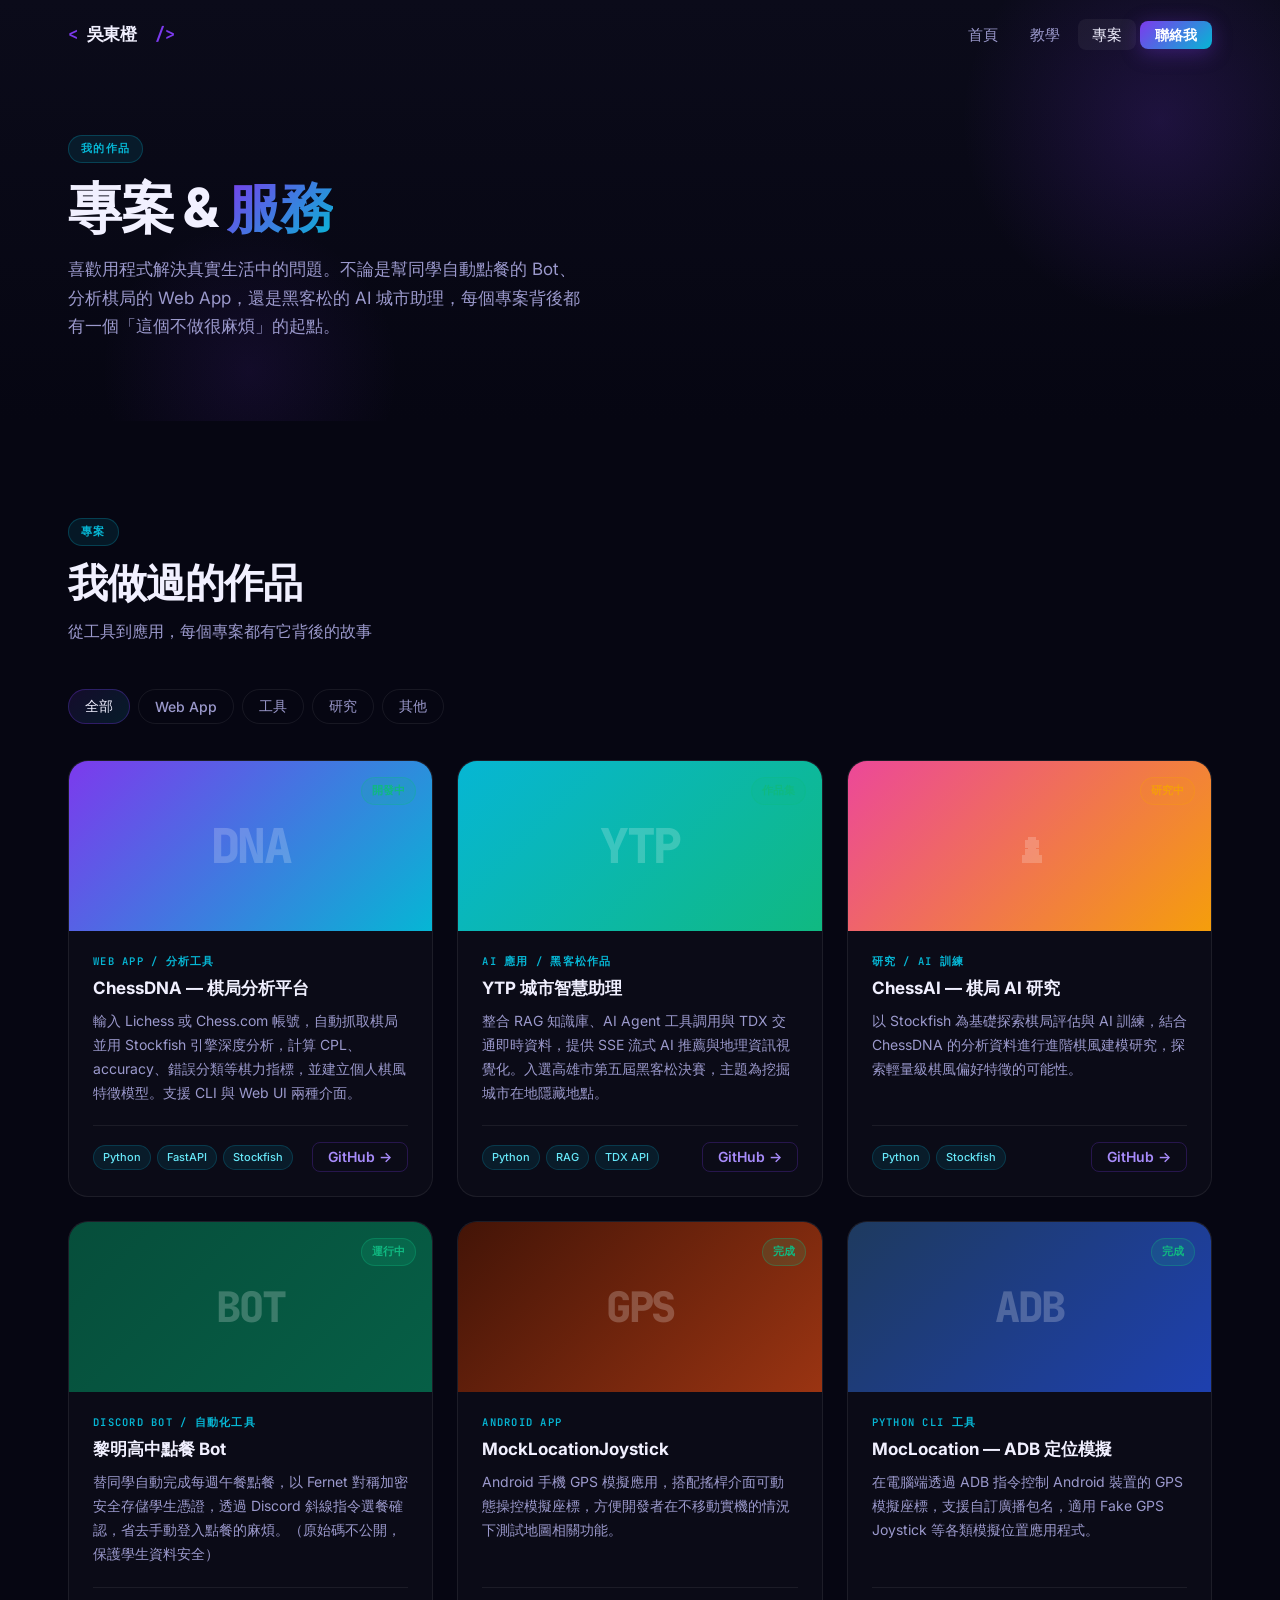
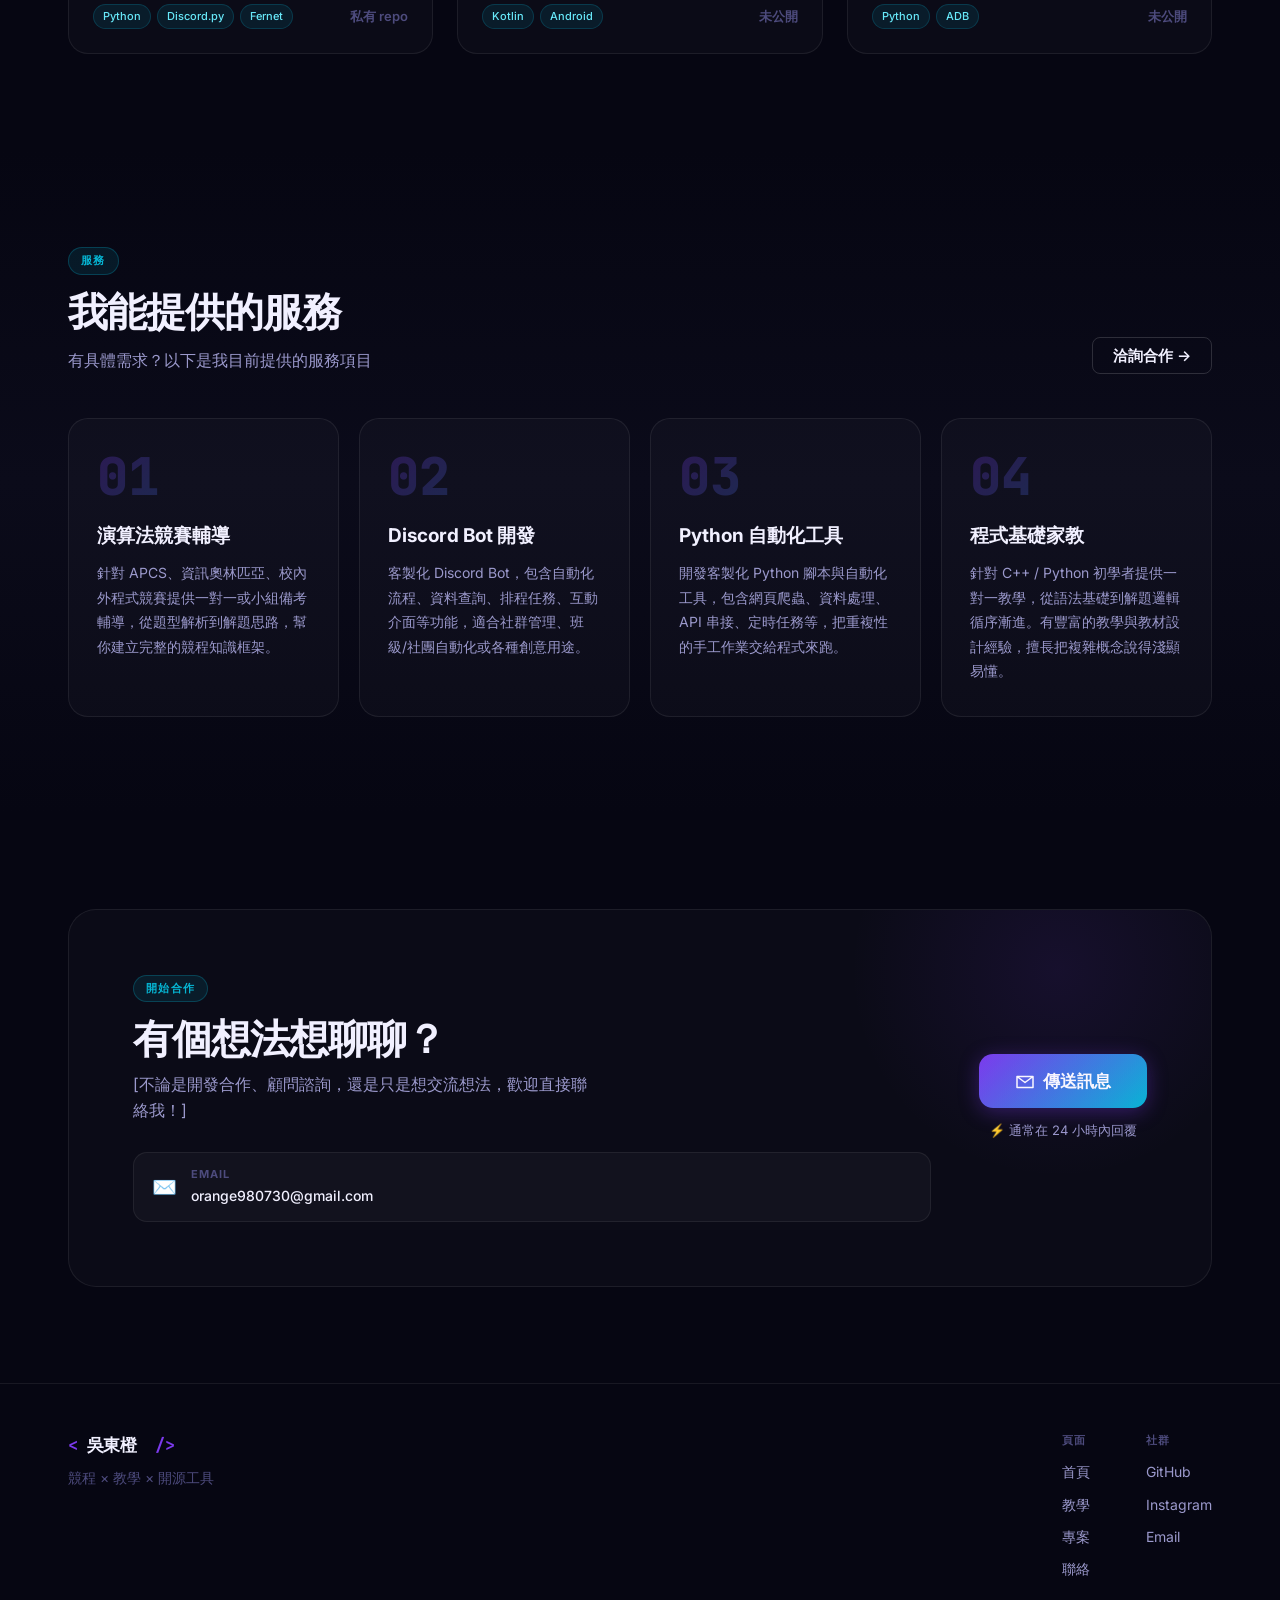
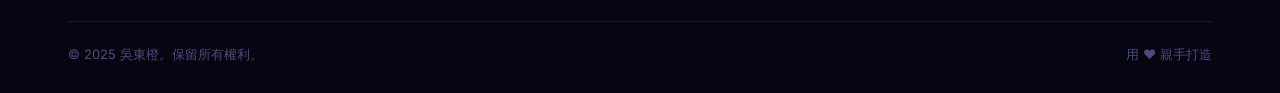
==== commit cdf4b4c1: "Fill in content: about, skills, projects, teaching, services" ====
--- a/projects.html
+++ b/projects.html
@@ -47,7 +47,7 @@
           專案 &amp; <span class="gradient-text">服務</span>
         </h1>
         <p class="page-hero-desc">
-          [在這裡說明你做專案的動機或方向。例如：你喜歡解決什麼類型的問題？你的作品通常有什麼共同特點？讓訪客在看作品之前就有所期待。]
+          喜歡用程式解決真實生活中的問題。不論是幫同學自動點餐的 Bot、分析棋局的 Web App，還是黑客松的 AI 城市助理，每個專案背後都有一個「這個不做很麻煩」的起點。
         </p>
       </div>
     </div>
@@ -79,121 +79,128 @@
 
       <div class="projects-full-grid stagger">
 
-        <!-- ── 專案卡 1 ─────────────────────── -->
-        <article class="proj-card" data-cat="webapp">
-          <div class="proj-card-cover proj-bg-1">[縮寫]</div>
-          <span class="proj-status">上線中</span>
-          <div class="proj-card-body">
-            <div class="card-label">[類型，如 Web App / 開源工具]</div>
-            <h3 class="card-title">[專案名稱 1]</h3>
-            <p class="card-desc">
-              [專案描述：這個專案解決了什麼問題？有什麼特別的技術或設計決策？用戶體驗如何？讓訪客想要馬上試用。]
-            </p>
-            <div class="card-footer">
-              <div class="card-tags">
-                <span class="tech-tag">[技術 1]</span>
-                <span class="tech-tag">[技術 2]</span>
-                <span class="tech-tag">[技術 3]</span>
-              </div>
-              <div style="display:flex; gap:8px; flex-shrink:0;">
-                <a href="#" class="btn btn-ghost btn-sm" target="_blank" rel="noopener">GitHub</a>
-                <a href="#" class="btn btn-primary btn-sm" target="_blank" rel="noopener">Demo →</a>
-              </div>
-            </div>
-          </div>
-        </article>
-
-        <!-- ── 專案卡 2 ─────────────────────── -->
+        <!-- ── ChessDNA ────────────────────── -->
+        <article class="proj-card" data-cat="webapp,tool">
+          <div class="proj-card-cover proj-bg-1">DNA</div>
+          <span class="proj-status">開發中</span>
+          <div class="proj-card-body">
+            <div class="card-label">Web App / 分析工具</div>
+            <h3 class="card-title">ChessDNA — 棋局分析平台</h3>
+            <p class="card-desc">
+              輸入 Lichess 或 Chess.com 帳號，自動抓取棋局並用 Stockfish 引擎深度分析，計算 CPL、accuracy、錯誤分類等棋力指標，並建立個人棋風特徵模型。支援 CLI 與 Web UI 兩種介面。
+            </p>
+            <div class="card-footer">
+              <div class="card-tags">
+                <span class="tech-tag">Python</span>
+                <span class="tech-tag">FastAPI</span>
+                <span class="tech-tag">Stockfish</span>
+              </div>
+              <a href="https://github.com/orange0730/ChessDNA" class="btn btn-ghost btn-sm" target="_blank" rel="noopener">GitHub →</a>
+            </div>
+          </div>
+        </article>
+
+        <!-- ── YTP 城市智慧助理 ─────────────── -->
+        <article class="proj-card" data-cat="webapp,research">
+          <div class="proj-card-cover proj-bg-2">YTP</div>
+          <span class="proj-status">作品集</span>
+          <div class="proj-card-body">
+            <div class="card-label">AI 應用 / 黑客松作品</div>
+            <h3 class="card-title">YTP 城市智慧助理</h3>
+            <p class="card-desc">
+              整合 RAG 知識庫、AI Agent 工具調用與 TDX 交通即時資料，提供 SSE 流式 AI 推薦與地理資訊視覺化。入選高雄市第五屆黑客松決賽，主題為挖掘城市在地隱藏地點。
+            </p>
+            <div class="card-footer">
+              <div class="card-tags">
+                <span class="tech-tag">Python</span>
+                <span class="tech-tag">RAG</span>
+                <span class="tech-tag">TDX API</span>
+              </div>
+              <a href="https://github.com/orange0730/ytp-hackDemo" class="btn btn-ghost btn-sm" target="_blank" rel="noopener">GitHub →</a>
+            </div>
+          </div>
+        </article>
+
+        <!-- ── ChessAI ──────────────────────── -->
+        <article class="proj-card" data-cat="research">
+          <div class="proj-card-cover proj-bg-3">♟</div>
+          <span class="proj-status wip">研究中</span>
+          <div class="proj-card-body">
+            <div class="card-label">研究 / AI 訓練</div>
+            <h3 class="card-title">ChessAI — 棋局 AI 研究</h3>
+            <p class="card-desc">
+              以 Stockfish 為基礎探索棋局評估與 AI 訓練，結合 ChessDNA 的分析資料進行進階棋風建模研究，探索輕量級棋風偏好特徵的可能性。
+            </p>
+            <div class="card-footer">
+              <div class="card-tags">
+                <span class="tech-tag">Python</span>
+                <span class="tech-tag">Stockfish</span>
+              </div>
+              <a href="https://github.com/orange0730/chessAI" class="btn btn-ghost btn-sm" target="_blank" rel="noopener">GitHub →</a>
+            </div>
+          </div>
+        </article>
+
+        <!-- ── LMSH 點餐 Bot ───────────────── -->
         <article class="proj-card" data-cat="tool">
-          <div class="proj-card-cover proj-bg-2">[縮寫]</div>
-          <span class="proj-status">上線中</span>
-          <div class="proj-card-body">
-            <div class="card-label">[類型]</div>
-            <h3 class="card-title">[專案名稱 2]</h3>
-            <p class="card-desc">
-              [描述...]
-            </p>
-            <div class="card-footer">
-              <div class="card-tags">
-                <span class="tech-tag">[技術 1]</span>
-                <span class="tech-tag">[技術 2]</span>
-              </div>
-              <a href="#" class="btn btn-ghost btn-sm" target="_blank" rel="noopener">GitHub</a>
-            </div>
-          </div>
-        </article>
-
-        <!-- ── 專案卡 3 ─────────────────────── -->
-        <article class="proj-card" data-cat="research">
-          <div class="proj-card-cover proj-bg-3">[縮寫]</div>
-          <span class="proj-status wip">進行中</span>
-          <div class="proj-card-body">
-            <div class="card-label">[類型]</div>
-            <h3 class="card-title">[專案名稱 3]</h3>
-            <p class="card-desc">
-              [描述...]
-            </p>
-            <div class="card-footer">
-              <div class="card-tags">
-                <span class="tech-tag">[技術]</span>
-              </div>
-              <a href="#" class="card-link">了解更多 →</a>
-            </div>
-          </div>
-        </article>
-
-        <!-- ── 專案卡 4 ─────────────────────── -->
-        <article class="proj-card" data-cat="webapp,tool">
-          <div class="proj-card-cover" style="background: linear-gradient(135deg, #1e1b4b, #06b6d4); font-family: var(--mono); font-weight: 900; font-size: 42px; color: rgba(255,255,255,0.2);">[縮]</div>
-          <div class="proj-card-body">
-            <div class="card-label">[類型]</div>
-            <h3 class="card-title">[專案名稱 4]</h3>
-            <p class="card-desc">
-              [描述...]
-            </p>
-            <div class="card-footer">
-              <div class="card-tags">
-                <span class="tech-tag">[技術 1]</span>
-                <span class="tech-tag">[技術 2]</span>
-              </div>
-              <a href="#" class="btn btn-ghost btn-sm" target="_blank" rel="noopener">GitHub</a>
-            </div>
-          </div>
-        </article>
-
-        <!-- ── 專案卡 5 ─────────────────────── -->
-        <article class="proj-card" data-cat="other">
-          <div class="proj-card-cover" style="background: linear-gradient(135deg, #431407, #7c2d12); font-family: var(--mono); font-weight: 900; font-size: 42px; color: rgba(255,255,255,0.2);">[縮]</div>
-          <div class="proj-card-body">
-            <div class="card-label">[類型]</div>
-            <h3 class="card-title">[專案名稱 5]</h3>
-            <p class="card-desc">[描述...]</p>
-            <div class="card-footer">
-              <div class="card-tags">
-                <span class="tech-tag">[技術]</span>
-              </div>
-              <a href="#" class="card-link">了解更多 →</a>
-            </div>
-          </div>
-        </article>
-
-        <!-- ── 專案卡 6 ─────────────────────── -->
+          <div class="proj-card-cover" style="background: linear-gradient(135deg, #064e3b, #065f46); font-family: var(--mono); font-weight: 900; font-size: 42px; color: rgba(255,255,255,0.22);">BOT</div>
+          <span class="proj-status">運行中</span>
+          <div class="proj-card-body">
+            <div class="card-label">Discord Bot / 自動化工具</div>
+            <h3 class="card-title">黎明高中點餐 Bot</h3>
+            <p class="card-desc">
+              替同學自動完成每週午餐點餐，以 Fernet 對稱加密安全存儲學生憑證，透過 Discord 斜線指令選餐確認，省去手動登入點餐的麻煩。（原始碼不公開，保護學生資料安全）
+            </p>
+            <div class="card-footer">
+              <div class="card-tags">
+                <span class="tech-tag">Python</span>
+                <span class="tech-tag">Discord.py</span>
+                <span class="tech-tag">Fernet</span>
+              </div>
+              <span class="card-link" style="color: var(--t3); cursor: default;">私有 repo</span>
+            </div>
+          </div>
+        </article>
+
+        <!-- ── MockLocationJoystick ───────────── -->
         <article class="proj-card" data-cat="tool">
-          <div class="proj-card-cover" style="background: linear-gradient(135deg, #14532d, #166534); font-family: var(--mono); font-weight: 900; font-size: 42px; color: rgba(255,255,255,0.2);">[縮]</div>
-          <div class="proj-card-body">
-            <div class="card-label">[類型]</div>
-            <h3 class="card-title">[專案名稱 6]</h3>
-            <p class="card-desc">[描述...]</p>
-            <div class="card-footer">
-              <div class="card-tags">
-                <span class="tech-tag">[技術]</span>
-              </div>
-              <a href="#" class="btn btn-ghost btn-sm">GitHub</a>
-            </div>
-          </div>
-        </article>
-
-        <!-- 複製上方卡片的程式碼來新增更多專案 -->
+          <div class="proj-card-cover" style="background: linear-gradient(135deg, #431407, #9a3412); font-family: var(--mono); font-weight: 900; font-size: 42px; color: rgba(255,255,255,0.22);">GPS</div>
+          <span class="proj-status">完成</span>
+          <div class="proj-card-body">
+            <div class="card-label">Android App</div>
+            <h3 class="card-title">MockLocationJoystick</h3>
+            <p class="card-desc">
+              Android 手機 GPS 模擬應用，搭配搖桿介面可動態操控模擬座標，方便開發者在不移動實機的情況下測試地圖相關功能。
+            </p>
+            <div class="card-footer">
+              <div class="card-tags">
+                <span class="tech-tag">Kotlin</span>
+                <span class="tech-tag">Android</span>
+              </div>
+              <span class="card-link" style="color: var(--t3); cursor: default;">未公開</span>
+            </div>
+          </div>
+        </article>
+
+        <!-- ── MocLocation ─────────────────── -->
+        <article class="proj-card" data-cat="tool">
+          <div class="proj-card-cover" style="background: linear-gradient(135deg, #1e3a5f, #1e40af); font-family: var(--mono); font-weight: 900; font-size: 42px; color: rgba(255,255,255,0.22);">ADB</div>
+          <span class="proj-status">完成</span>
+          <div class="proj-card-body">
+            <div class="card-label">Python CLI 工具</div>
+            <h3 class="card-title">MocLocation — ADB 定位模擬</h3>
+            <p class="card-desc">
+              在電腦端透過 ADB 指令控制 Android 裝置的 GPS 模擬座標，支援自訂廣播包名，適用 Fake GPS Joystick 等各類模擬位置應用程式。
+            </p>
+            <div class="card-footer">
+              <div class="card-tags">
+                <span class="tech-tag">Python</span>
+                <span class="tech-tag">ADB</span>
+              </div>
+              <span class="card-link" style="color: var(--t3); cursor: default;">未公開</span>
+            </div>
+          </div>
+        </article>
 
       </div>
     </div>
@@ -219,36 +226,36 @@
         <!-- 服務 1 -->
         <div class="service-card">
           <div class="service-num">01</div>
-          <h3 class="service-title">[服務項目 1]</h3>
+          <h3 class="service-title">演算法競賽輔導</h3>
           <p class="service-desc">
-            [服務描述：說明這個服務的內容、交付物或適合哪類客戶。讓潛在客戶知道他們能得到什麼。]
+            針對 APCS、資訊奧林匹亞、校內外程式競賽提供一對一或小組備考輔導，從題型解析到解題思路，幫你建立完整的競程知識框架。
           </p>
         </div>
 
         <!-- 服務 2 -->
         <div class="service-card">
           <div class="service-num">02</div>
-          <h3 class="service-title">[服務項目 2]</h3>
+          <h3 class="service-title">Discord Bot 開發</h3>
           <p class="service-desc">
-            [服務描述...]
+            客製化 Discord Bot，包含自動化流程、資料查詢、排程任務、互動介面等功能，適合社群管理、班級/社團自動化或各種創意用途。
           </p>
         </div>
 
         <!-- 服務 3 -->
         <div class="service-card">
           <div class="service-num">03</div>
-          <h3 class="service-title">[服務項目 3]</h3>
+          <h3 class="service-title">Python 自動化工具</h3>
           <p class="service-desc">
-            [服務描述...]
+            開發客製化 Python 腳本與自動化工具，包含網頁爬蟲、資料處理、API 串接、定時任務等，把重複性的手工作業交給程式來跑。
           </p>
         </div>
 
         <!-- 服務 4 -->
         <div class="service-card">
           <div class="service-num">04</div>
-          <h3 class="service-title">[服務項目 4]</h3>
+          <h3 class="service-title">程式基礎家教</h3>
           <p class="service-desc">
-            [服務描述...]
+            針對 C++ / Python 初學者提供一對一教學，從語法基礎到解題邏輯循序漸進。有豐富的教學與教材設計經驗，擅長把複雜概念說得淺顯易懂。
           </p>
         </div>
 
@@ -303,7 +310,7 @@
             <span class="logo-name">吳東橙</span>
             <span class="logo-bracket">&nbsp;/&gt;</span>
           </a>
-          <p class="footer-tagline">[一句話描述你自己或你的網站]</p>
+          <p class="footer-tagline">競程 × 教學 × 開源工具</p>
         </div>
         <div class="footer-links">
           <div class="footer-col">
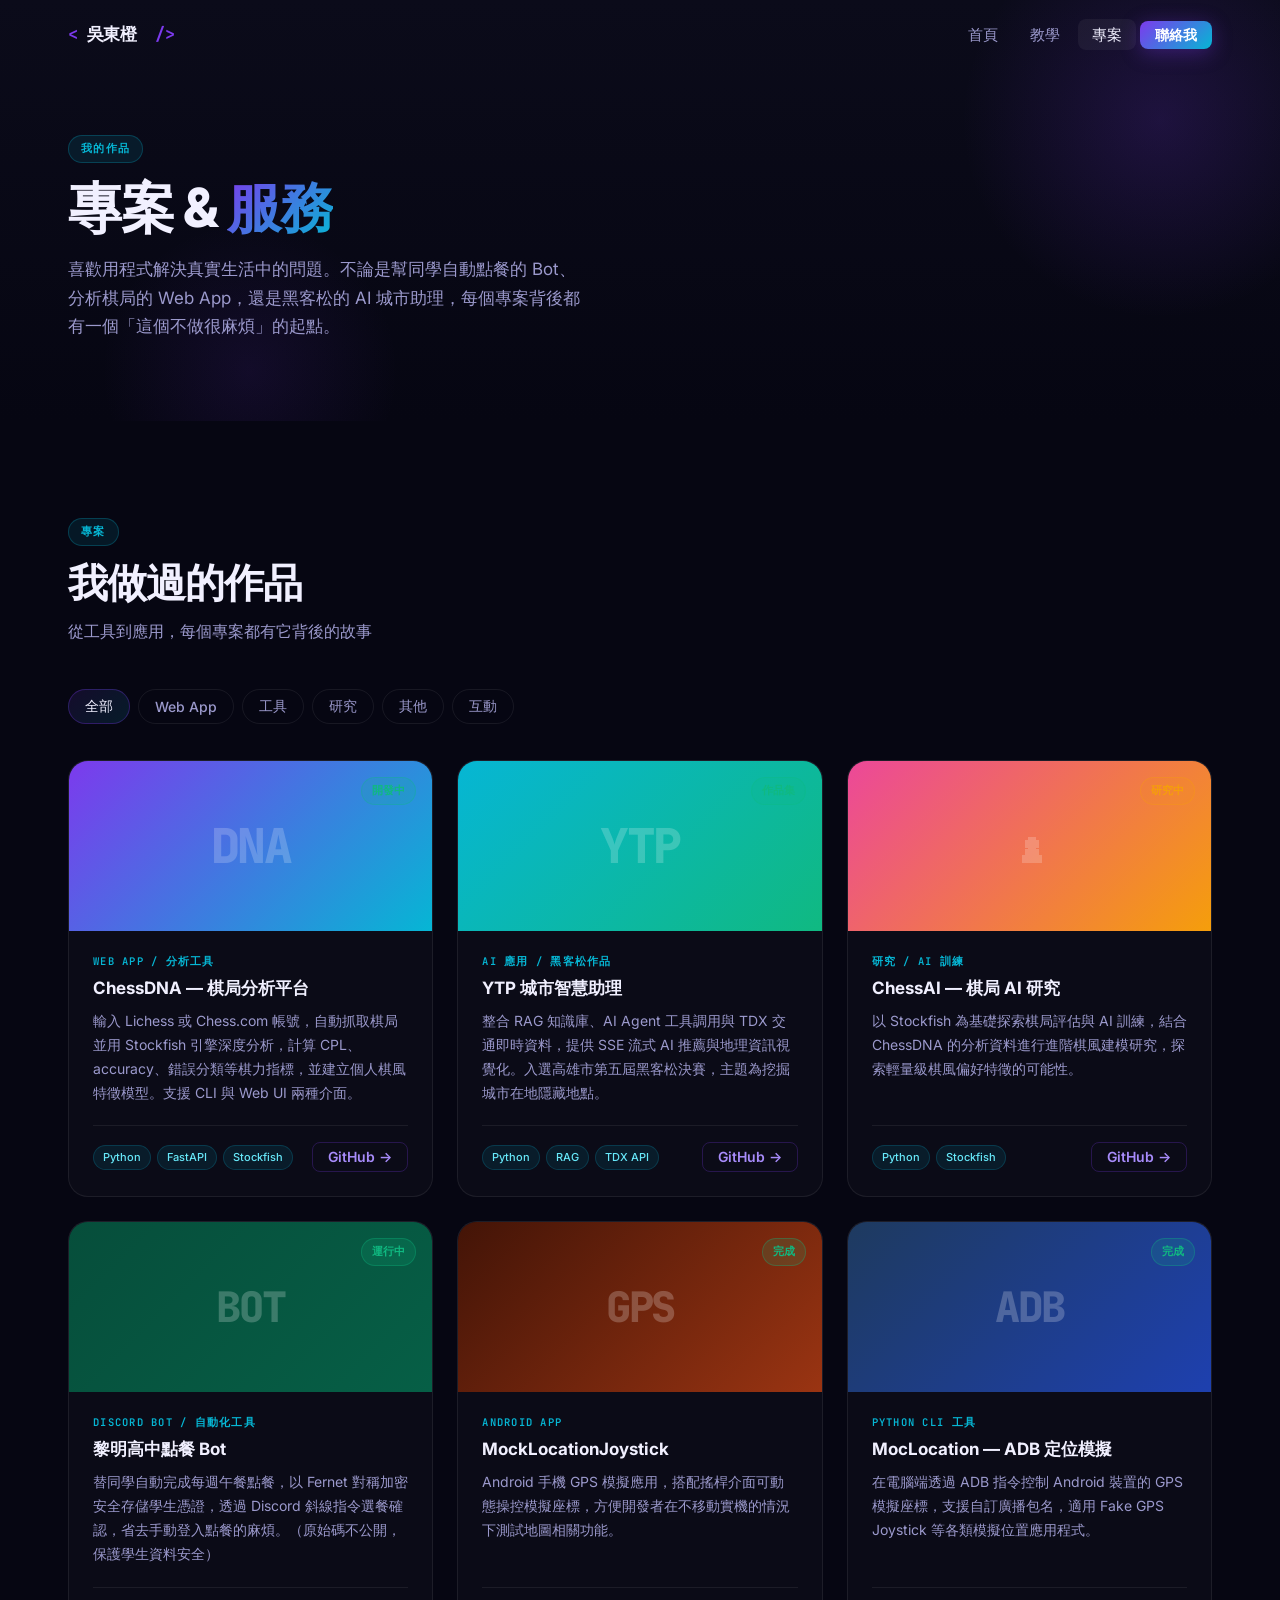
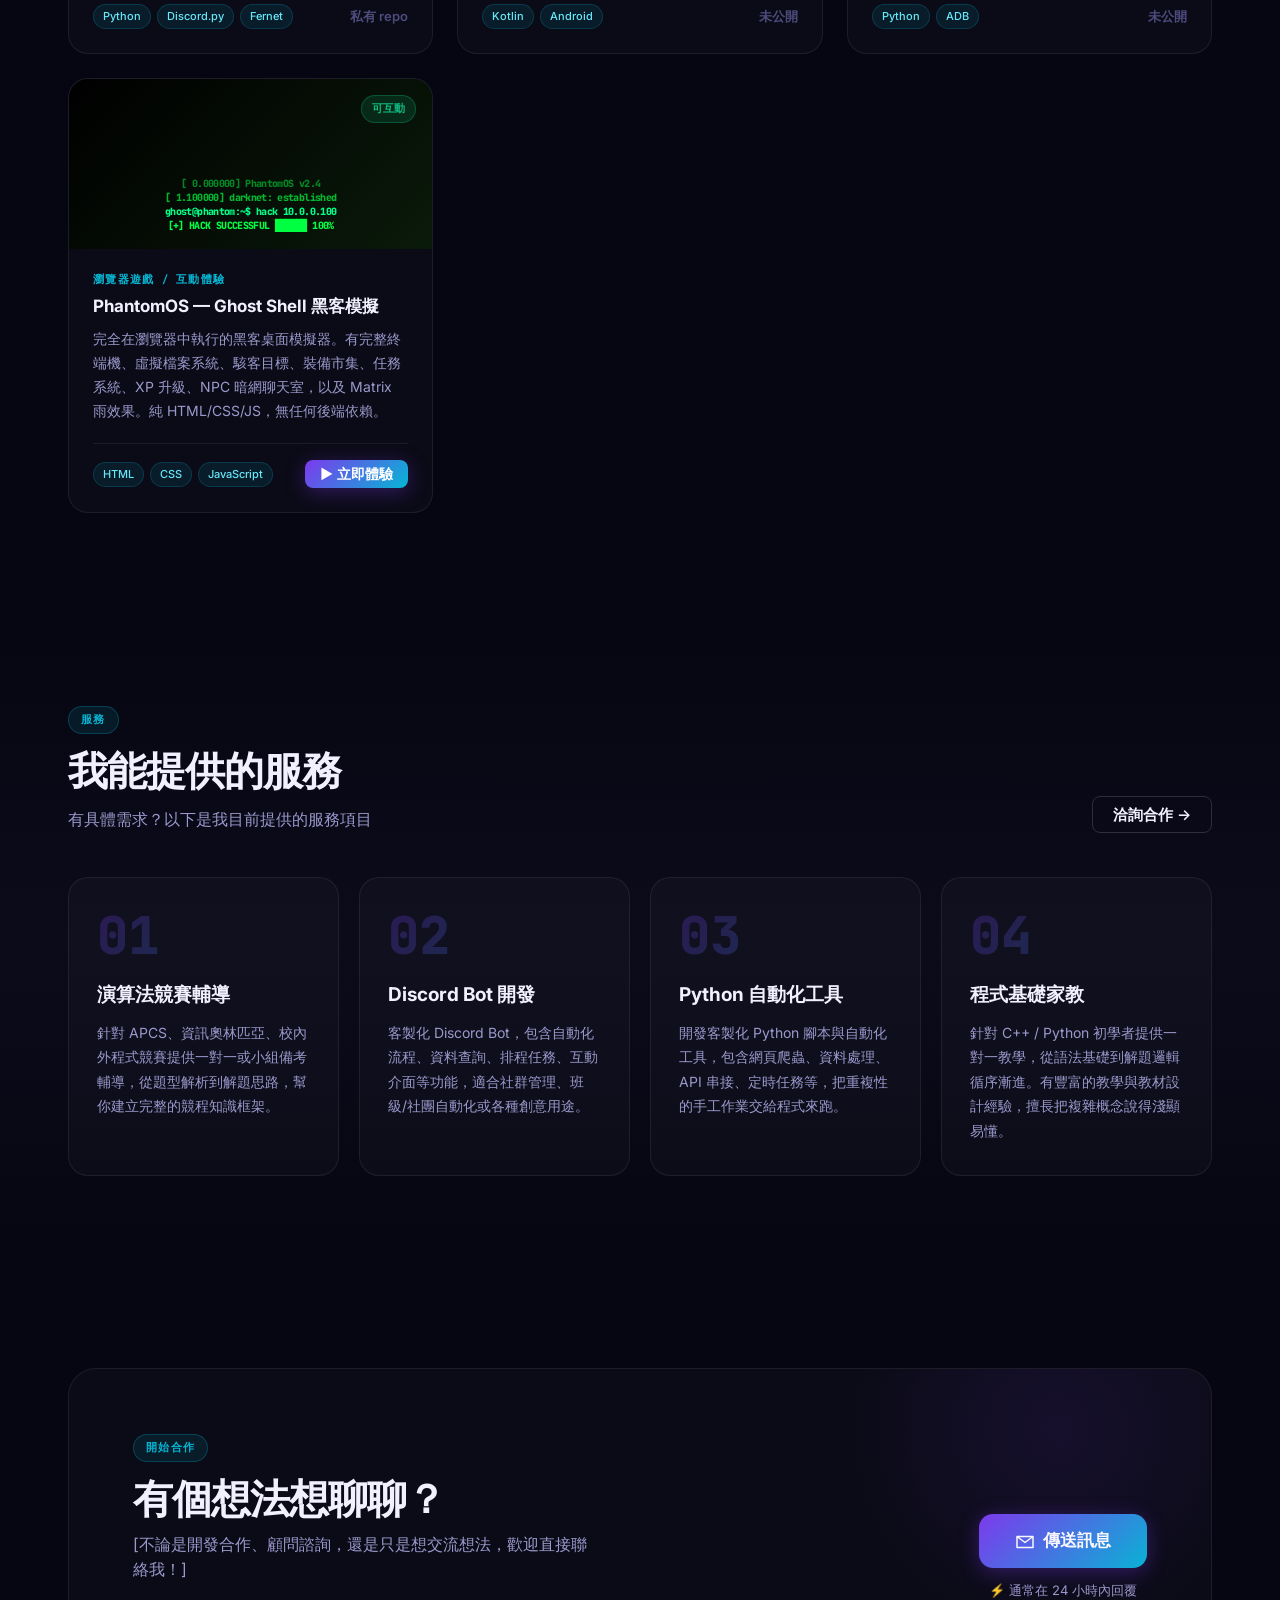
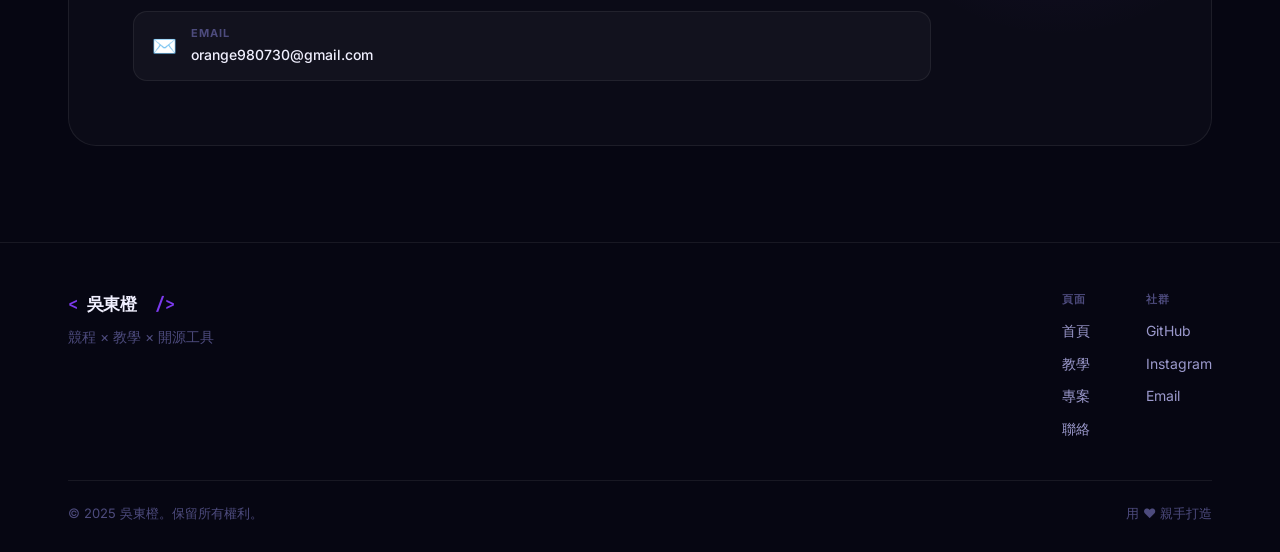
==== commit ab8a0e2a: "Add PhantomOS interactive browser game and update projects page - phantom.html: self-contained hacke" ====
--- a/projects.html
+++ b/projects.html
@@ -74,6 +74,7 @@
         <button class="filter-btn" data-filter="tool">工具</button>
         <button class="filter-btn" data-filter="research">研究</button>
         <button class="filter-btn" data-filter="other">其他</button>
+        <button class="filter-btn" data-filter="game">互動</button>
         <!-- 可自行調整類別 -->
       </div>
 
@@ -198,6 +199,32 @@
                 <span class="tech-tag">ADB</span>
               </div>
               <span class="card-link" style="color: var(--t3); cursor: default;">未公開</span>
+            </div>
+          </div>
+        </article>
+
+        <!-- ── PhantomOS-zero ─────────────── -->
+        <article class="proj-card" data-cat="game,tool">
+          <div class="proj-card-cover" style="background: linear-gradient(135deg, #000, #0a1a0a); font-family: var(--mono); font-weight: 900; font-size: 13px; color: rgba(0,255,65,0.6); line-height:1.4; padding: 16px; overflow: hidden; display: flex; flex-direction: column; justify-content: flex-end;">
+            <span style="color:#00ff41;opacity:.5;font-size:10px;">[  0.000000] PhantomOS v2.4</span>
+            <span style="color:#00ff41;opacity:.7;font-size:10px;">[  1.100000] darknet: established</span>
+            <span style="color:#00ff88;font-size:10px;">ghost@phantom:~$ hack 10.0.0.100</span>
+            <span style="color:#00ff41;font-size:10px;">[+] HACK SUCCESSFUL ██████ 100%</span>
+          </div>
+          <span class="proj-status">可互動</span>
+          <div class="proj-card-body">
+            <div class="card-label">瀏覽器遊戲 / 互動體驗</div>
+            <h3 class="card-title">PhantomOS — Ghost Shell 黑客模擬</h3>
+            <p class="card-desc">
+              完全在瀏覽器中執行的黑客桌面模擬器。有完整終端機、虛擬檔案系統、駭客目標、裝備市集、任務系統、XP 升級、NPC 暗網聊天室，以及 Matrix 雨效果。純 HTML/CSS/JS，無任何後端依賴。
+            </p>
+            <div class="card-footer">
+              <div class="card-tags">
+                <span class="tech-tag">HTML</span>
+                <span class="tech-tag">CSS</span>
+                <span class="tech-tag">JavaScript</span>
+              </div>
+              <a href="phantom.html" class="btn btn-primary btn-sm" target="_blank">▶ 立即體驗</a>
             </div>
           </div>
         </article>
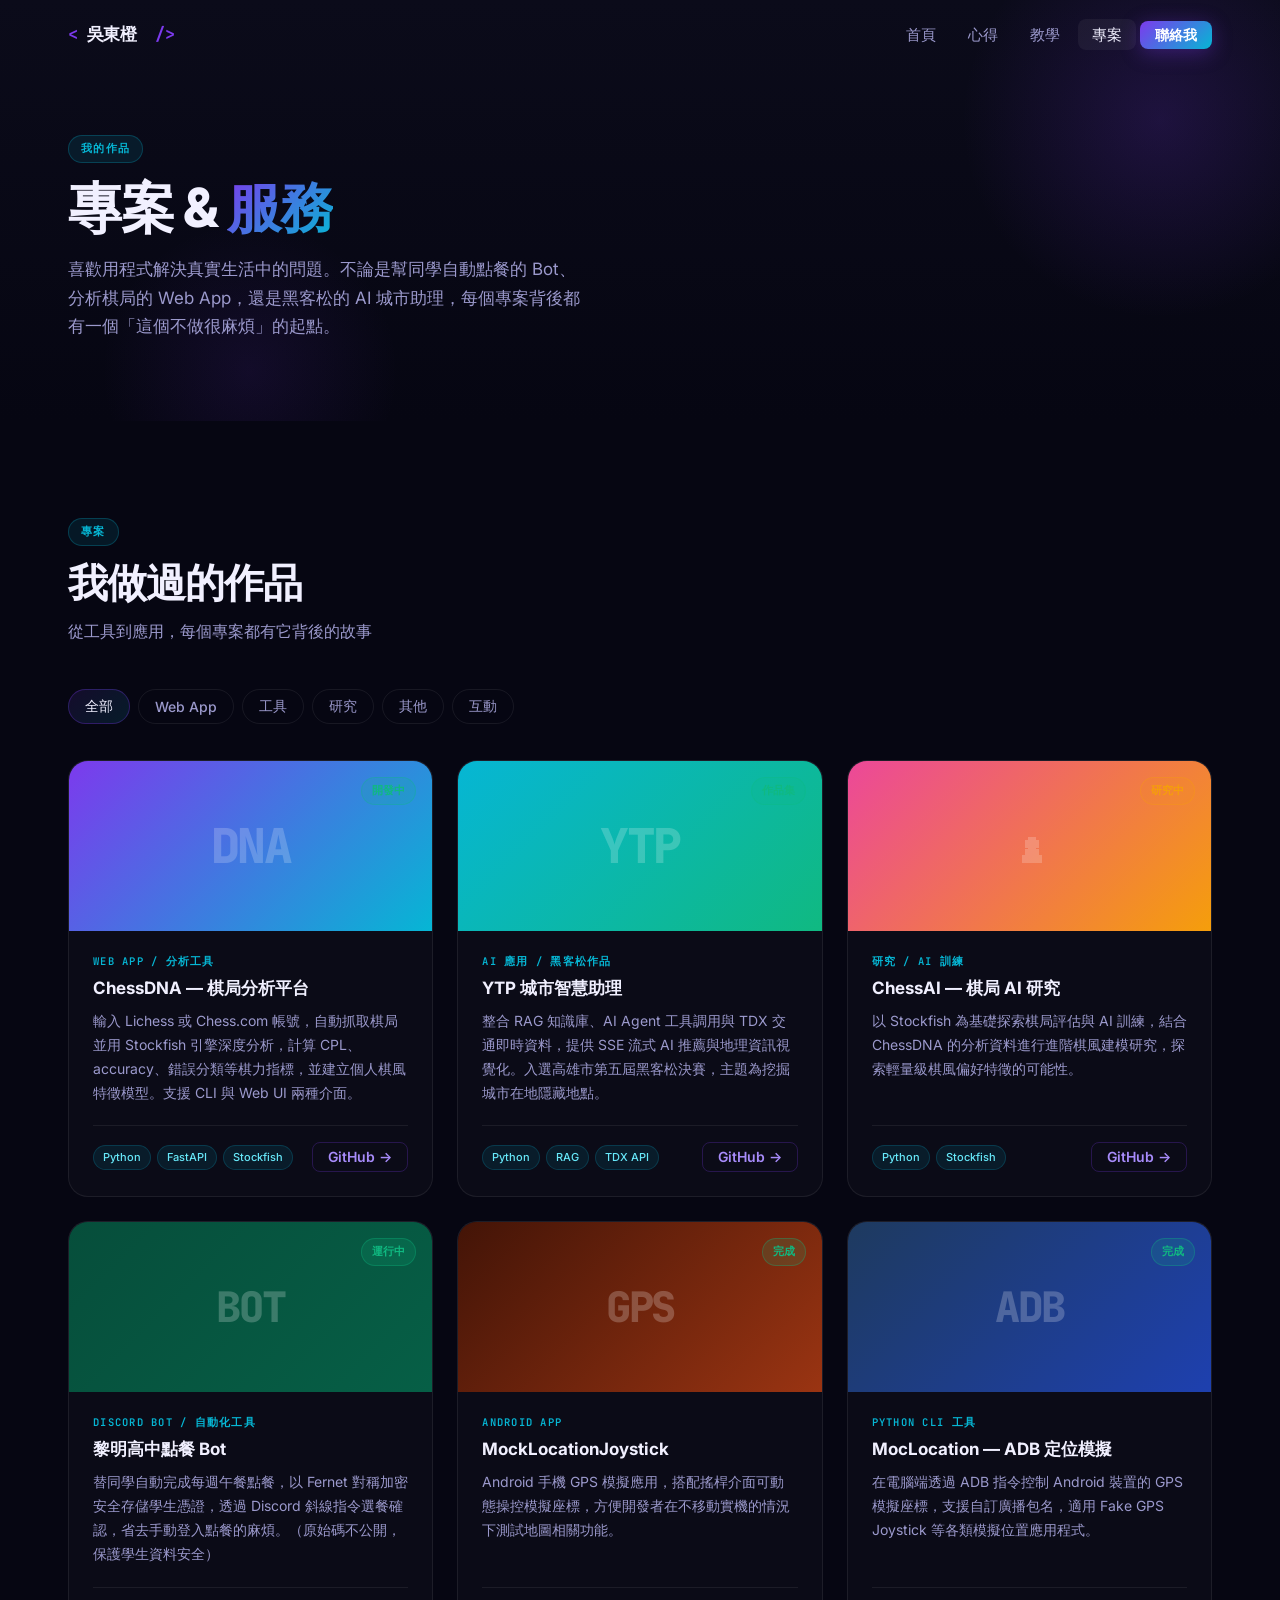
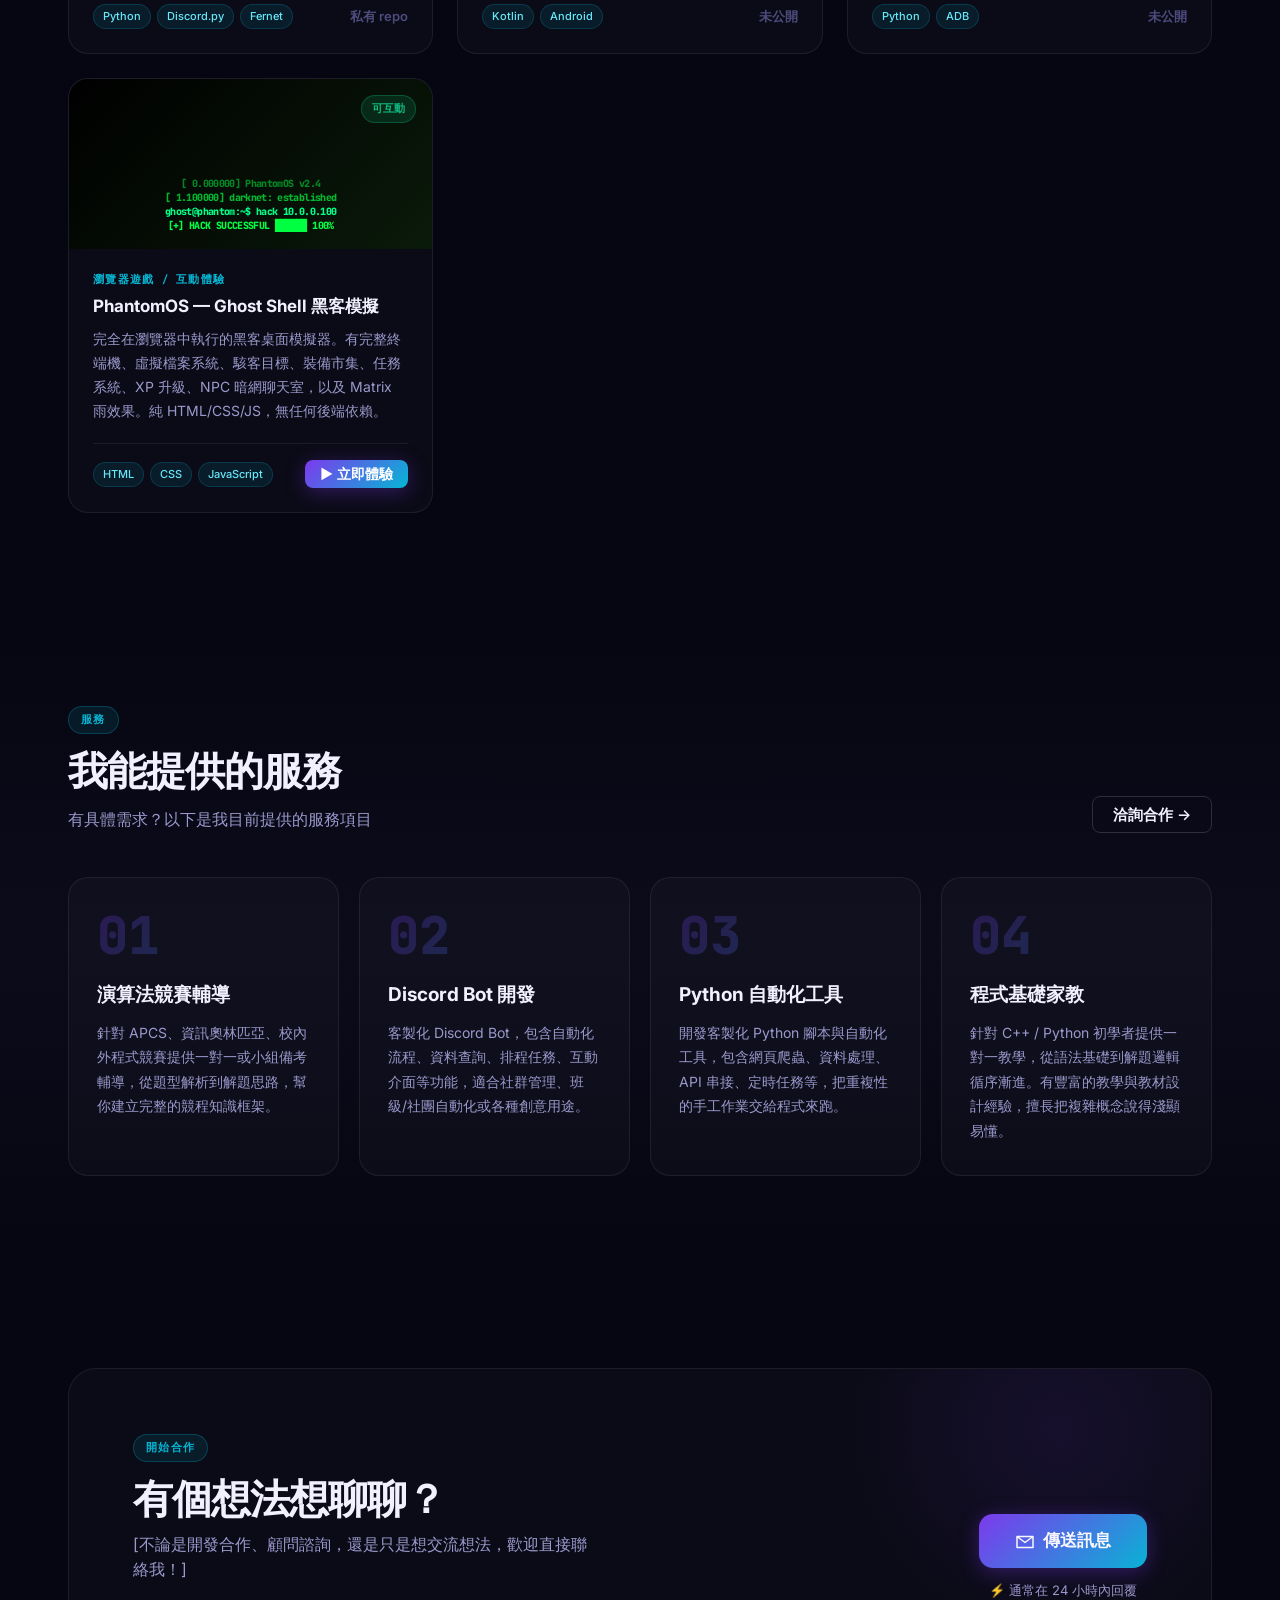
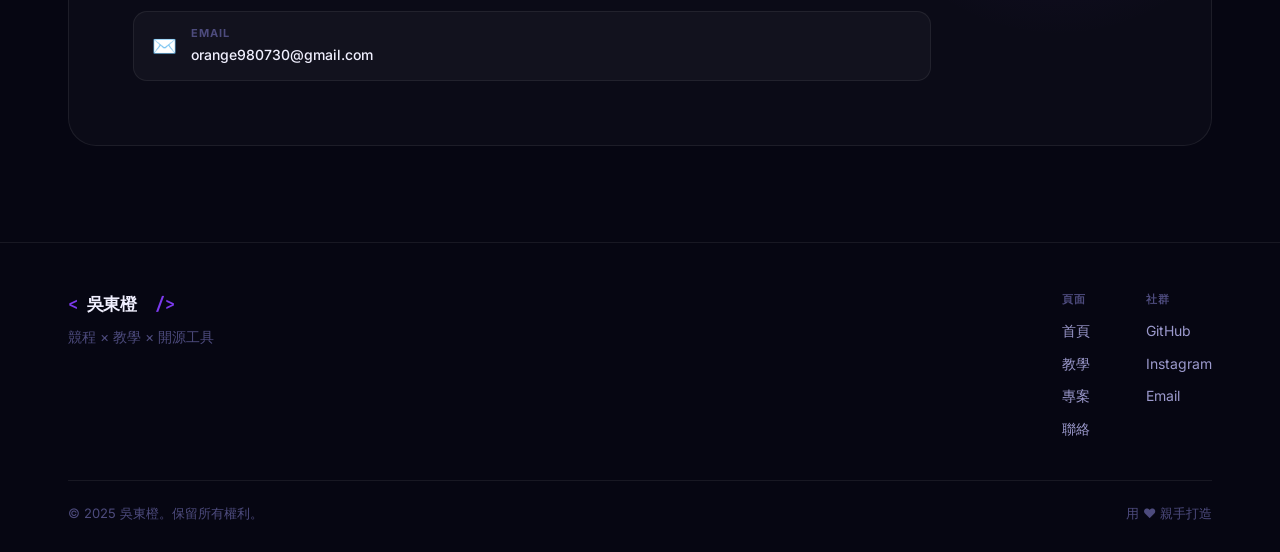
==== commit f31c02ac: "Update self-intro with accurate competition record and add 心得區 - hero-desc, about-body, deco-card no" ====
--- a/projects.html
+++ b/projects.html
@@ -24,6 +24,7 @@
       </a>
       <ul class="nav-links" id="navLinks">
         <li><a href="index.html"    class="nav-link">首頁</a></li>
+        <li><a href="index.html#journey" class="nav-link">心得</a></li>
         <li><a href="teaching.html" class="nav-link">教學</a></li>
         <li><a href="projects.html" class="nav-link active">專案</a></li>
         <li><a href="index.html#contact" class="btn btn-sm btn-primary">聯絡我</a></li>
--- a/css/style.css
+++ b/css/style.css
@@ -1213,3 +1213,225 @@
 @media (max-width: 480px) {
   .hero-title { font-size: clamp(38px, 11vw, 54px); }
 }
+
+/* ============================================================
+   JOURNEY / 心得區
+   ============================================================ */
+.journey-preface {
+  max-width: 860px;
+  margin: 28px auto 48px;
+  padding: 32px 36px;
+  background: var(--card-bg);
+  border: 1px solid var(--border);
+  border-radius: var(--r-lg);
+  position: relative;
+  overflow: hidden;
+}
+.journey-preface::before {
+  content: '';
+  position: absolute;
+  top: 0; left: 0;
+  width: 4px; height: 100%;
+  background: var(--grad);
+  opacity: 0.6;
+}
+.jp-tag {
+  font-family: var(--mono);
+  font-size: 12px;
+  letter-spacing: 0.2em;
+  color: var(--t3);
+  text-transform: uppercase;
+  margin-bottom: 14px;
+  text-align: center;
+}
+.journey-preface p {
+  color: var(--t2);
+  font-size: 15px;
+  line-height: 1.85;
+  margin-bottom: 14px;
+}
+.journey-preface p:last-child { margin-bottom: 0; }
+.journey-preface strong {
+  color: var(--t1);
+  background: var(--grad-soft);
+  padding: 1px 6px;
+  border-radius: 4px;
+  font-weight: 600;
+}
+
+.journey-timeline {
+  max-width: 860px;
+  margin: 0 auto;
+  position: relative;
+}
+
+.journey-marker {
+  display: flex;
+  align-items: center;
+  gap: 14px;
+  margin: 36px 0 20px;
+}
+.jm-dot {
+  width: 10px;
+  height: 10px;
+  border-radius: 50%;
+  background: var(--grad);
+  box-shadow: 0 0 16px rgba(124,58,237,0.5);
+  flex-shrink: 0;
+}
+.jm-year {
+  font-family: var(--mono);
+  font-size: 13px;
+  font-weight: 600;
+  color: var(--t1);
+  letter-spacing: 0.08em;
+  background: var(--grad);
+  -webkit-background-clip: text;
+  background-clip: text;
+  -webkit-text-fill-color: transparent;
+}
+.jm-line {
+  flex: 1;
+  height: 1px;
+  background: linear-gradient(90deg, var(--border-hover) 0%, transparent 100%);
+}
+
+.journey-entry {
+  background: var(--card-bg);
+  border: 1px solid var(--border);
+  border-radius: var(--r);
+  margin-bottom: 14px;
+  overflow: hidden;
+  transition: border-color 0.25s var(--ease), background 0.25s var(--ease);
+}
+.journey-entry:hover {
+  border-color: var(--border-hover);
+  background: var(--card-hover);
+}
+.journey-entry[open] {
+  border-color: var(--border-hover);
+  background: var(--card-hover);
+}
+.journey-entry summary {
+  list-style: none;
+  cursor: pointer;
+  padding: 20px 26px;
+  user-select: none;
+}
+.journey-entry summary::-webkit-details-marker { display: none; }
+
+.je-head {
+  display: flex;
+  align-items: center;
+  justify-content: space-between;
+  gap: 20px;
+}
+.je-head-left {
+  display: flex;
+  flex-direction: column;
+  gap: 6px;
+  min-width: 0;
+}
+.je-kicker {
+  font-family: var(--mono);
+  font-size: 11px;
+  font-weight: 500;
+  letter-spacing: 0.12em;
+  color: var(--cyan-light);
+  text-transform: uppercase;
+}
+.je-title {
+  font-size: 18px;
+  font-weight: 600;
+  color: var(--t1);
+  line-height: 1.3;
+}
+.je-chev {
+  font-family: var(--mono);
+  font-size: 24px;
+  font-weight: 300;
+  color: var(--t3);
+  width: 32px;
+  height: 32px;
+  border-radius: 50%;
+  border: 1px solid var(--border);
+  display: flex;
+  align-items: center;
+  justify-content: center;
+  flex-shrink: 0;
+  transition: transform 0.3s var(--ease), color 0.2s var(--ease), border-color 0.2s var(--ease);
+}
+.journey-entry:hover .je-chev {
+  color: var(--t1);
+  border-color: var(--border-hover);
+}
+.journey-entry[open] .je-chev {
+  transform: rotate(45deg);
+  color: var(--purple-light);
+  border-color: var(--purple);
+}
+
+.je-body {
+  padding: 4px 26px 26px;
+  border-top: 1px solid var(--border);
+  margin-top: 16px;
+  padding-top: 20px;
+}
+.je-body p {
+  color: var(--t2);
+  font-size: 15px;
+  line-height: 1.85;
+  margin-bottom: 14px;
+}
+.je-body p:last-child { margin-bottom: 0; }
+.je-body strong {
+  color: var(--t1);
+  font-weight: 600;
+}
+.je-sub {
+  font-family: var(--mono);
+  font-size: 12px;
+  font-weight: 600;
+  letter-spacing: 0.12em;
+  color: var(--purple-light);
+  text-transform: uppercase;
+  margin-top: 18px;
+  margin-bottom: 10px;
+  padding-left: 10px;
+  border-left: 2px solid var(--purple);
+}
+.je-sub:first-child { margin-top: 0; }
+.je-placeholder {
+  color: var(--t3);
+  font-style: italic;
+  text-align: center;
+  padding: 8px 0;
+}
+
+.journey-more {
+  display: flex;
+  align-items: center;
+  justify-content: center;
+  gap: 10px;
+  margin: 40px auto 0;
+  padding: 18px;
+  max-width: 860px;
+  color: var(--t3);
+  font-size: 14px;
+  font-family: var(--mono);
+  border-top: 1px dashed var(--border);
+}
+.jm-asterisk {
+  color: var(--purple-light);
+  font-size: 16px;
+}
+
+@media (max-width: 640px) {
+  .journey-preface { padding: 24px 22px; }
+  .journey-preface p { font-size: 14px; line-height: 1.8; }
+  .journey-entry summary { padding: 16px 18px; }
+  .je-body { padding: 4px 18px 20px; padding-top: 18px; }
+  .je-title { font-size: 16px; }
+  .je-head { gap: 12px; }
+  .je-chev { width: 28px; height: 28px; font-size: 20px; }
+}
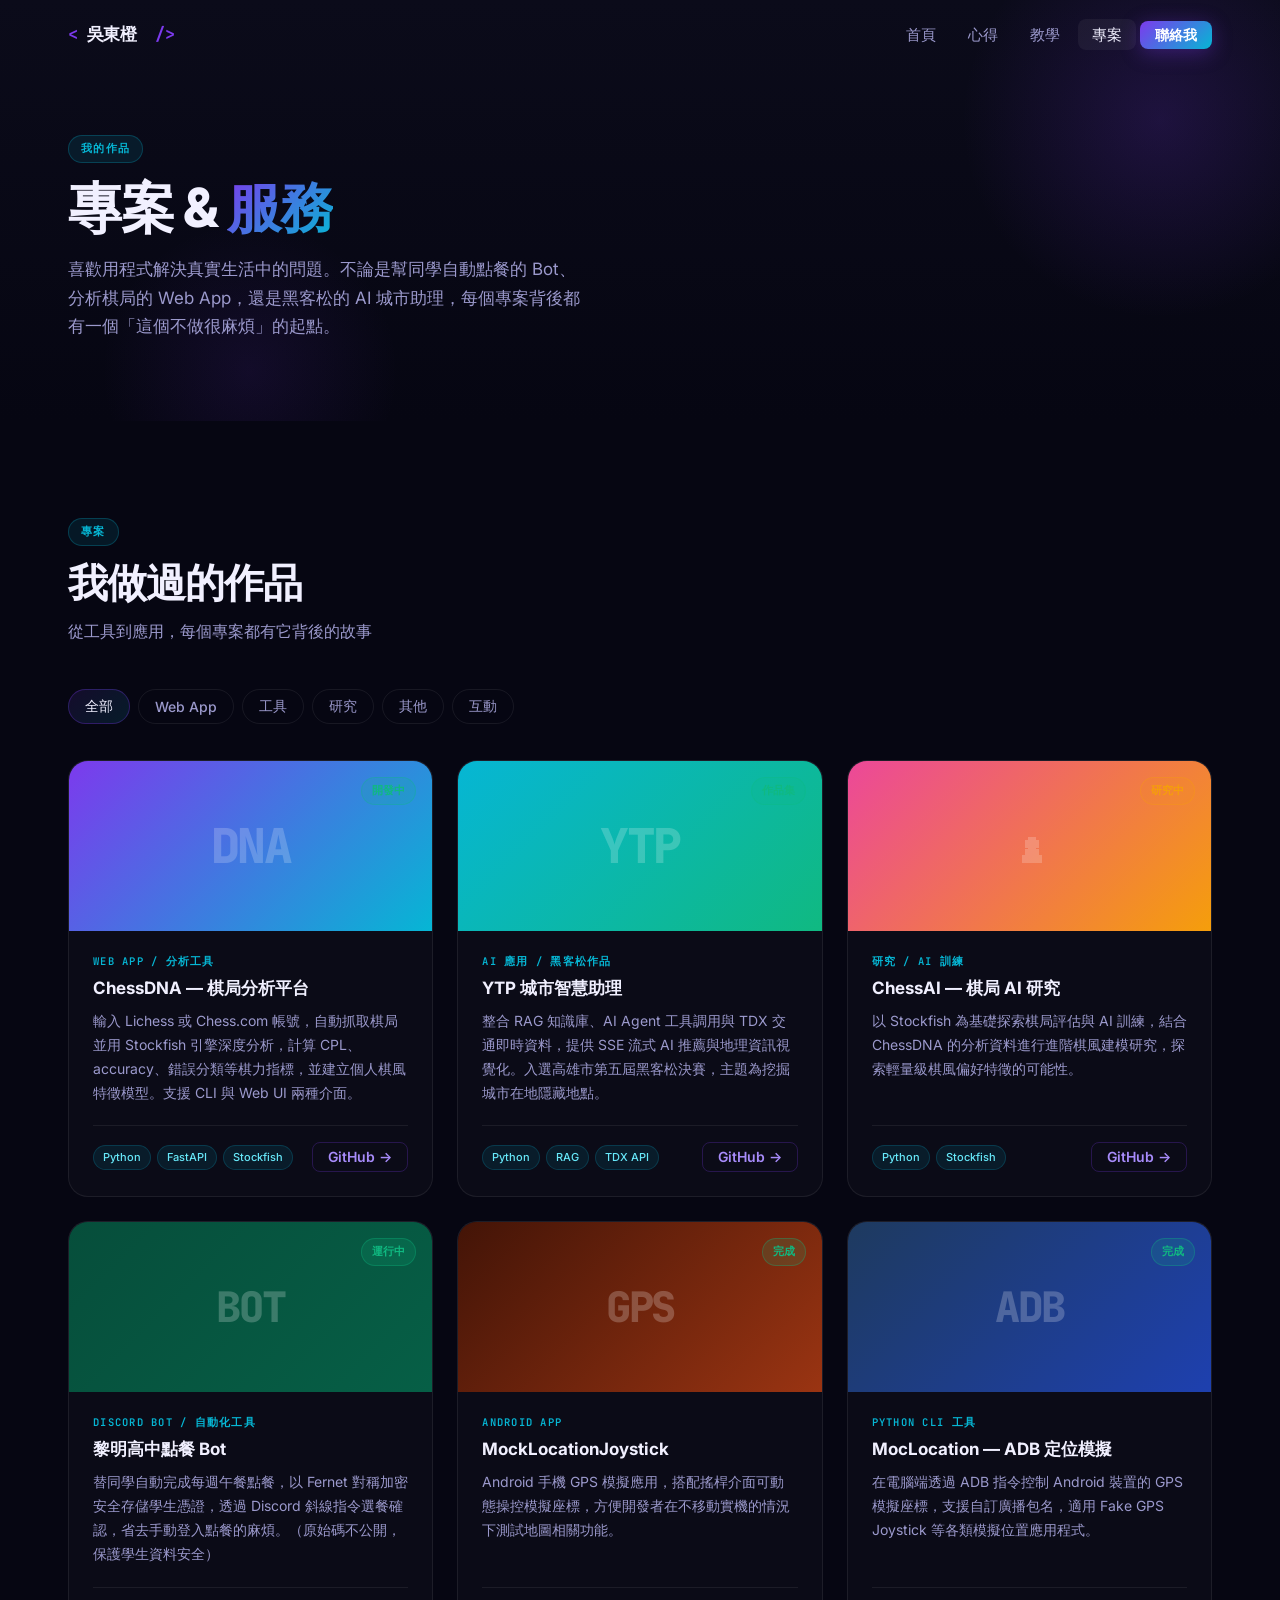
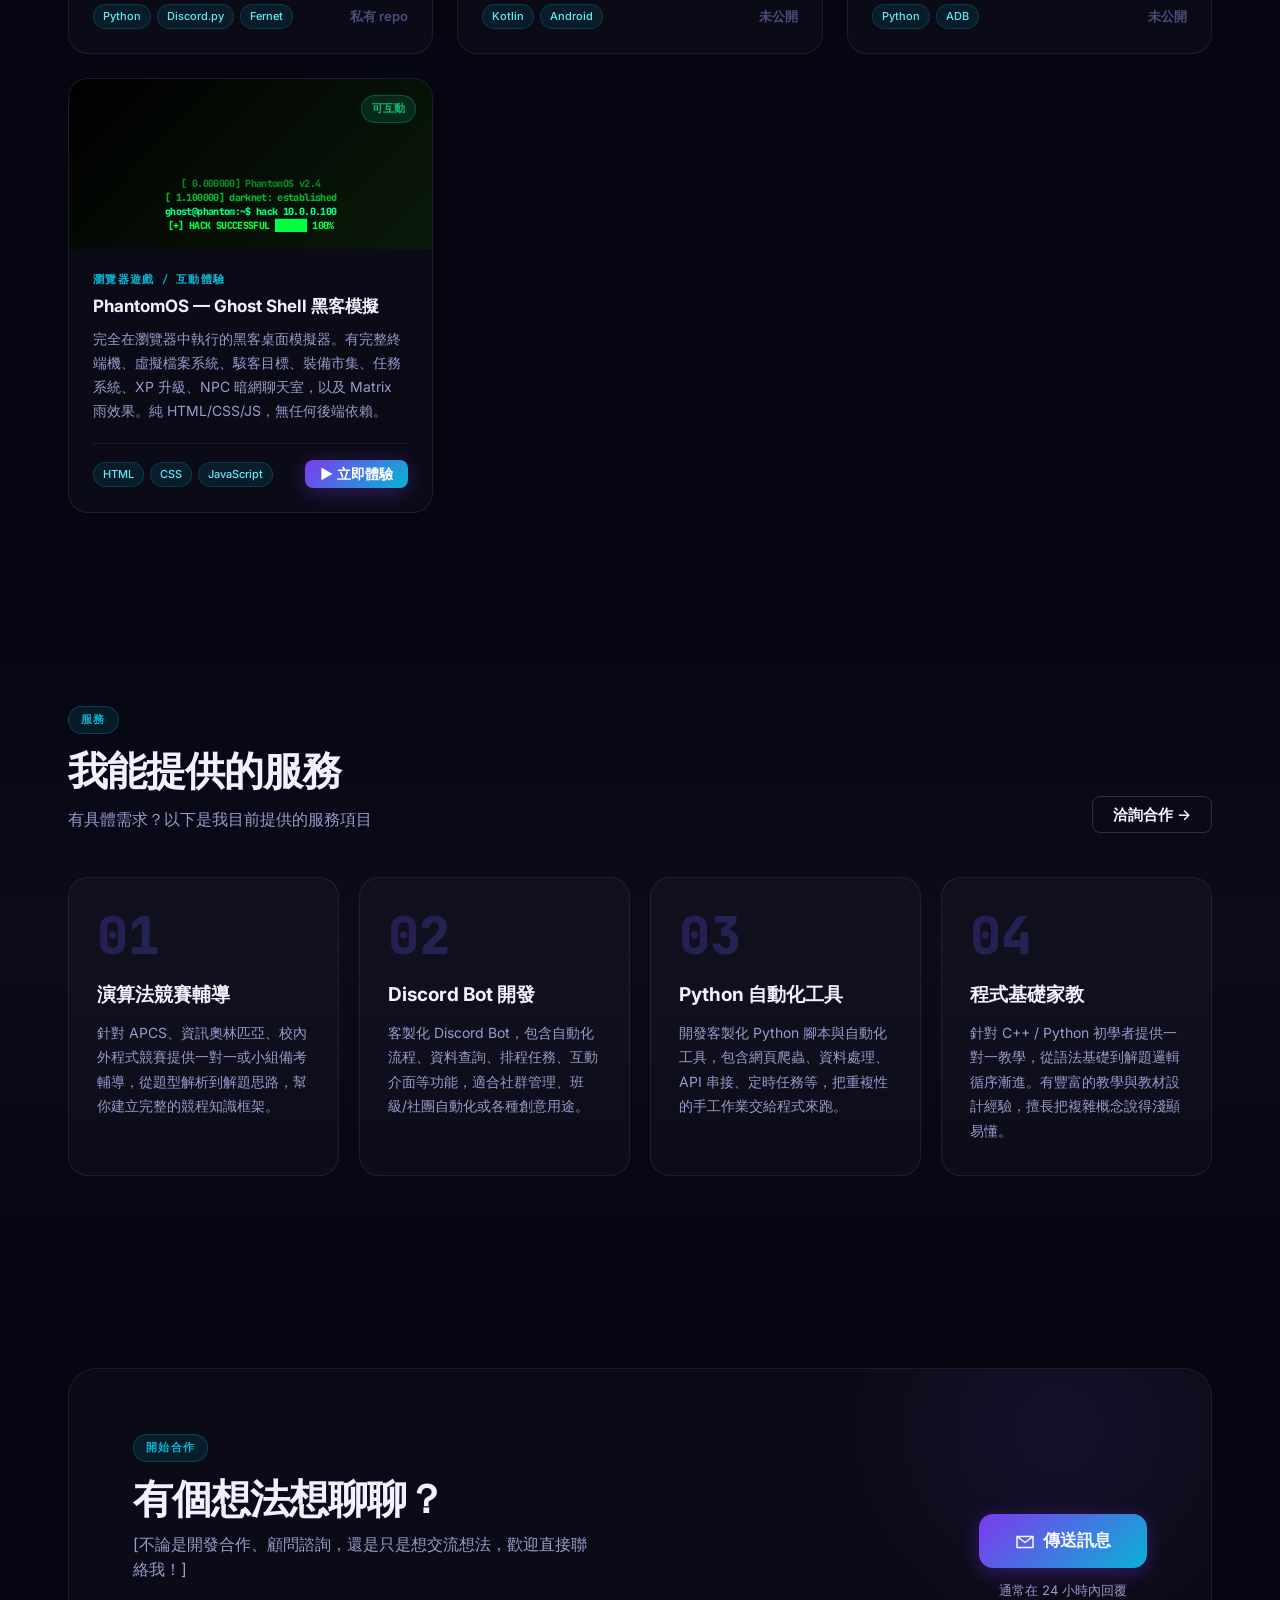
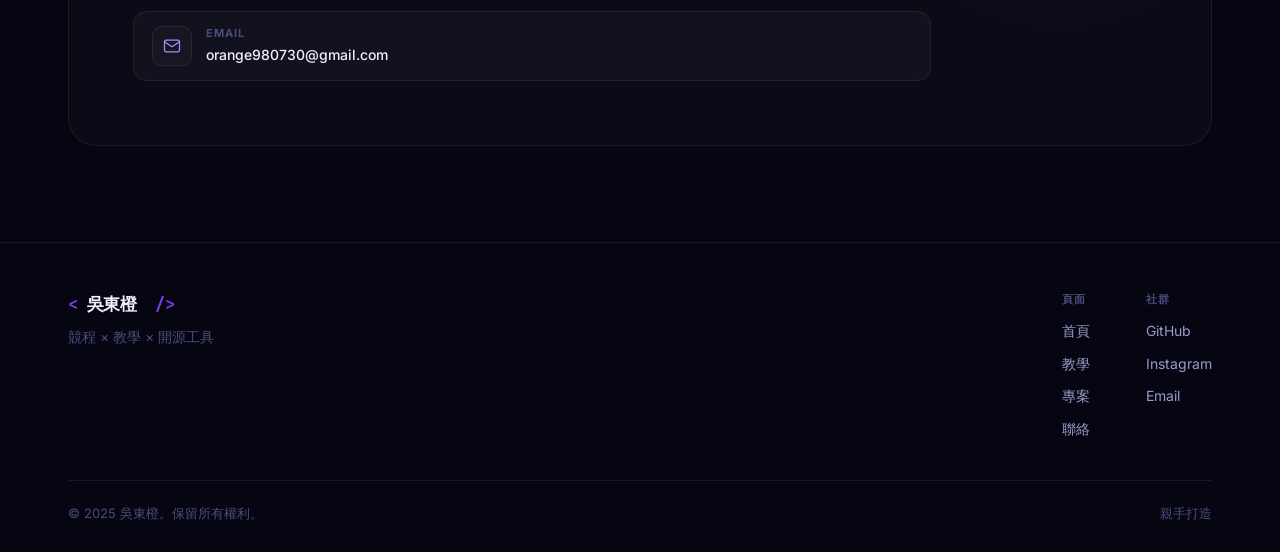
==== commit 88d9a638: "Replace emojis with inline SVG icons Swap decorative emojis for lucide-style outline SVGs across ind" ====
--- a/projects.html
+++ b/projects.html
@@ -305,7 +305,9 @@
           <p>[不論是開發合作、顧問諮詢，還是只是想交流想法，歡迎直接聯絡我！]</p>
           <div class="contact-links">
             <a href="mailto:orange980730@gmail.com" class="contact-item">
-              <div class="ci-icon">✉️</div>
+              <div class="ci-icon" aria-hidden="true">
+                <svg width="20" height="20" viewBox="0 0 24 24" fill="none" stroke="currentColor" stroke-width="1.5" stroke-linecap="round" stroke-linejoin="round"><rect x="3" y="5" width="18" height="14" rx="2"/><path d="M3 7l9 6 9-6"/></svg>
+              </div>
               <div>
                 <div class="ci-type">Email</div>
                 <div class="ci-val">orange980730@gmail.com</div>
@@ -320,7 +322,7 @@
             </svg>
             傳送訊息
           </a>
-          <p class="resp-time">⚡ 通常在 24 小時內回覆</p>
+          <p class="resp-time">通常在 24 小時內回覆</p>
         </div>
       </div>
     </div>
@@ -358,7 +360,7 @@
       </div>
       <div class="footer-bottom">
         <span>© 2025 吳東橙。保留所有權利。</span>
-        <span>用 ❤️ 親手打造</span>
+        <span>親手打造</span>
       </div>
     </div>
   </footer>
--- a/css/style.css
+++ b/css/style.css
@@ -580,7 +580,19 @@
   border-color: var(--border-hover);
   transform: translateX(4px);
 }
-.deco-emoji { font-size: 22px; }
+.deco-emoji {
+  font-size: 22px;
+  display: inline-flex;
+  align-items: center;
+  justify-content: center;
+  width: 40px;
+  height: 40px;
+  border-radius: 10px;
+  background: var(--grad-soft);
+  color: var(--purple-light);
+  flex-shrink: 0;
+}
+.deco-emoji svg { display: block; }
 .deco-title { font-size: 14px; font-weight: 600; color: var(--t1); margin-bottom: 2px; }
 .deco-sub   { font-size: 13px; color: var(--t2); }
 
@@ -628,6 +640,7 @@
   border-radius: var(--r);
   display: flex; align-items: center; justify-content: center;
   font-size: 22px;
+  color: var(--purple-light);
   margin-bottom: 18px;
   flex-shrink: 0;
 }
@@ -771,7 +784,25 @@
   border-color: var(--border-hover);
   transform: translateX(5px);
 }
-.ci-icon { font-size: 20px; flex-shrink: 0; }
+.ci-icon {
+  font-size: 20px;
+  flex-shrink: 0;
+  display: inline-flex;
+  align-items: center;
+  justify-content: center;
+  width: 40px;
+  height: 40px;
+  border-radius: 10px;
+  background: var(--card-bg);
+  border: 1px solid var(--border);
+  color: var(--purple-light);
+  transition: all 0.2s var(--ease);
+}
+.contact-item:hover .ci-icon {
+  border-color: var(--border-hover);
+  color: var(--cyan-light);
+}
+.ci-icon svg { display: block; }
 .ci-type {
   font-size: 11px;
   font-weight: 700;
@@ -919,7 +950,15 @@
   position: relative;
   overflow: hidden;
 }
-.course-cover-icon { font-size: 56px; position: relative; z-index: 1; }
+.course-cover-icon {
+  font-size: 56px;
+  position: relative;
+  z-index: 1;
+  color: rgba(255,255,255,0.85);
+  display: inline-flex;
+  filter: drop-shadow(0 4px 18px rgba(255,255,255,0.15));
+}
+.course-cover-icon svg { display: block; }
 .course-cover-bg {
   position: absolute; inset: 0;
   opacity: 0.15;
@@ -990,7 +1029,20 @@
   border-color: rgba(124,58,237,0.25);
   transform: translateX(5px);
 }
-.hi-icon { font-size: 26px; flex-shrink: 0; }
+.hi-icon {
+  font-size: 26px;
+  flex-shrink: 0;
+  width: 44px;
+  height: 44px;
+  border-radius: 10px;
+  background: var(--grad-soft);
+  border: 1px solid rgba(124,58,237,0.2);
+  color: var(--purple-light);
+  display: inline-flex;
+  align-items: center;
+  justify-content: center;
+}
+.hi-icon svg { display: block; }
 .hi-info { flex: 1; }
 .hi-title { font-size: 15px; font-weight: 600; color: var(--t1); margin-bottom: 3px; }
 .hi-meta { font-size: 13px; color: var(--t2); }
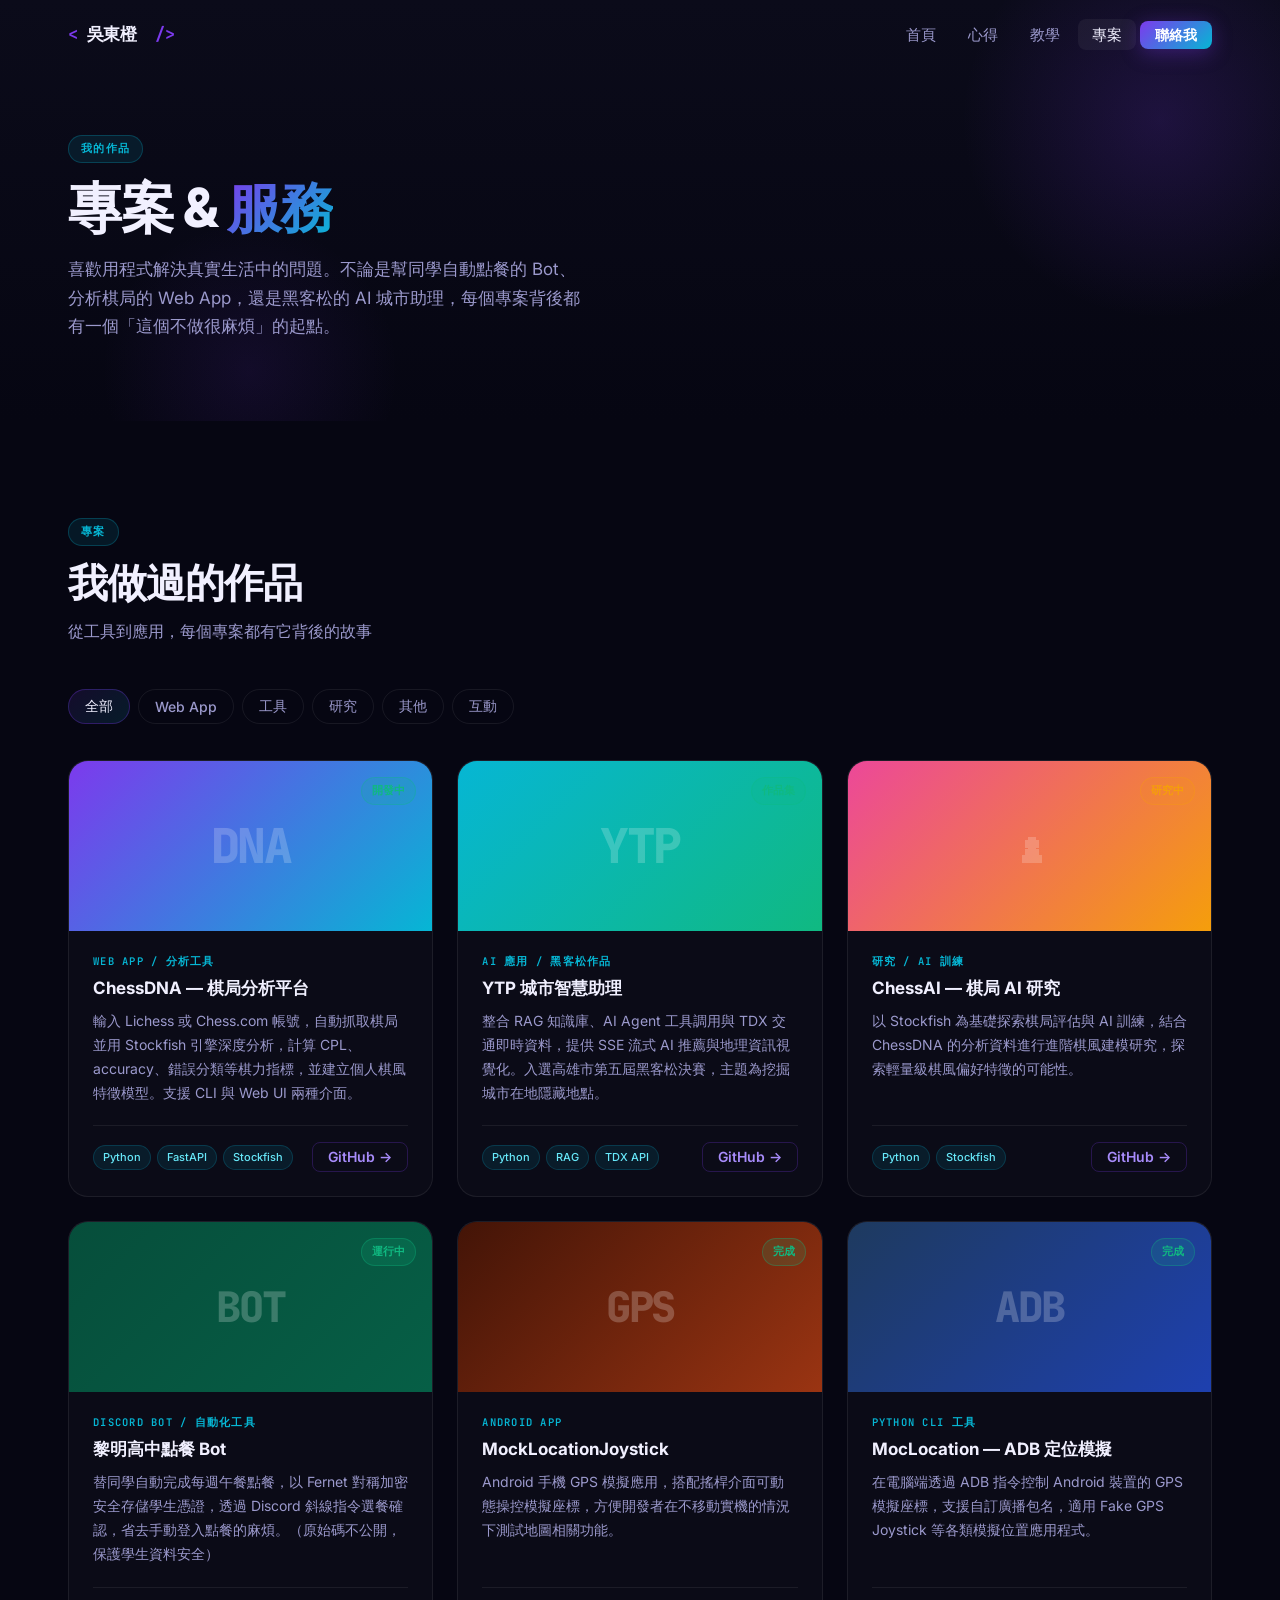
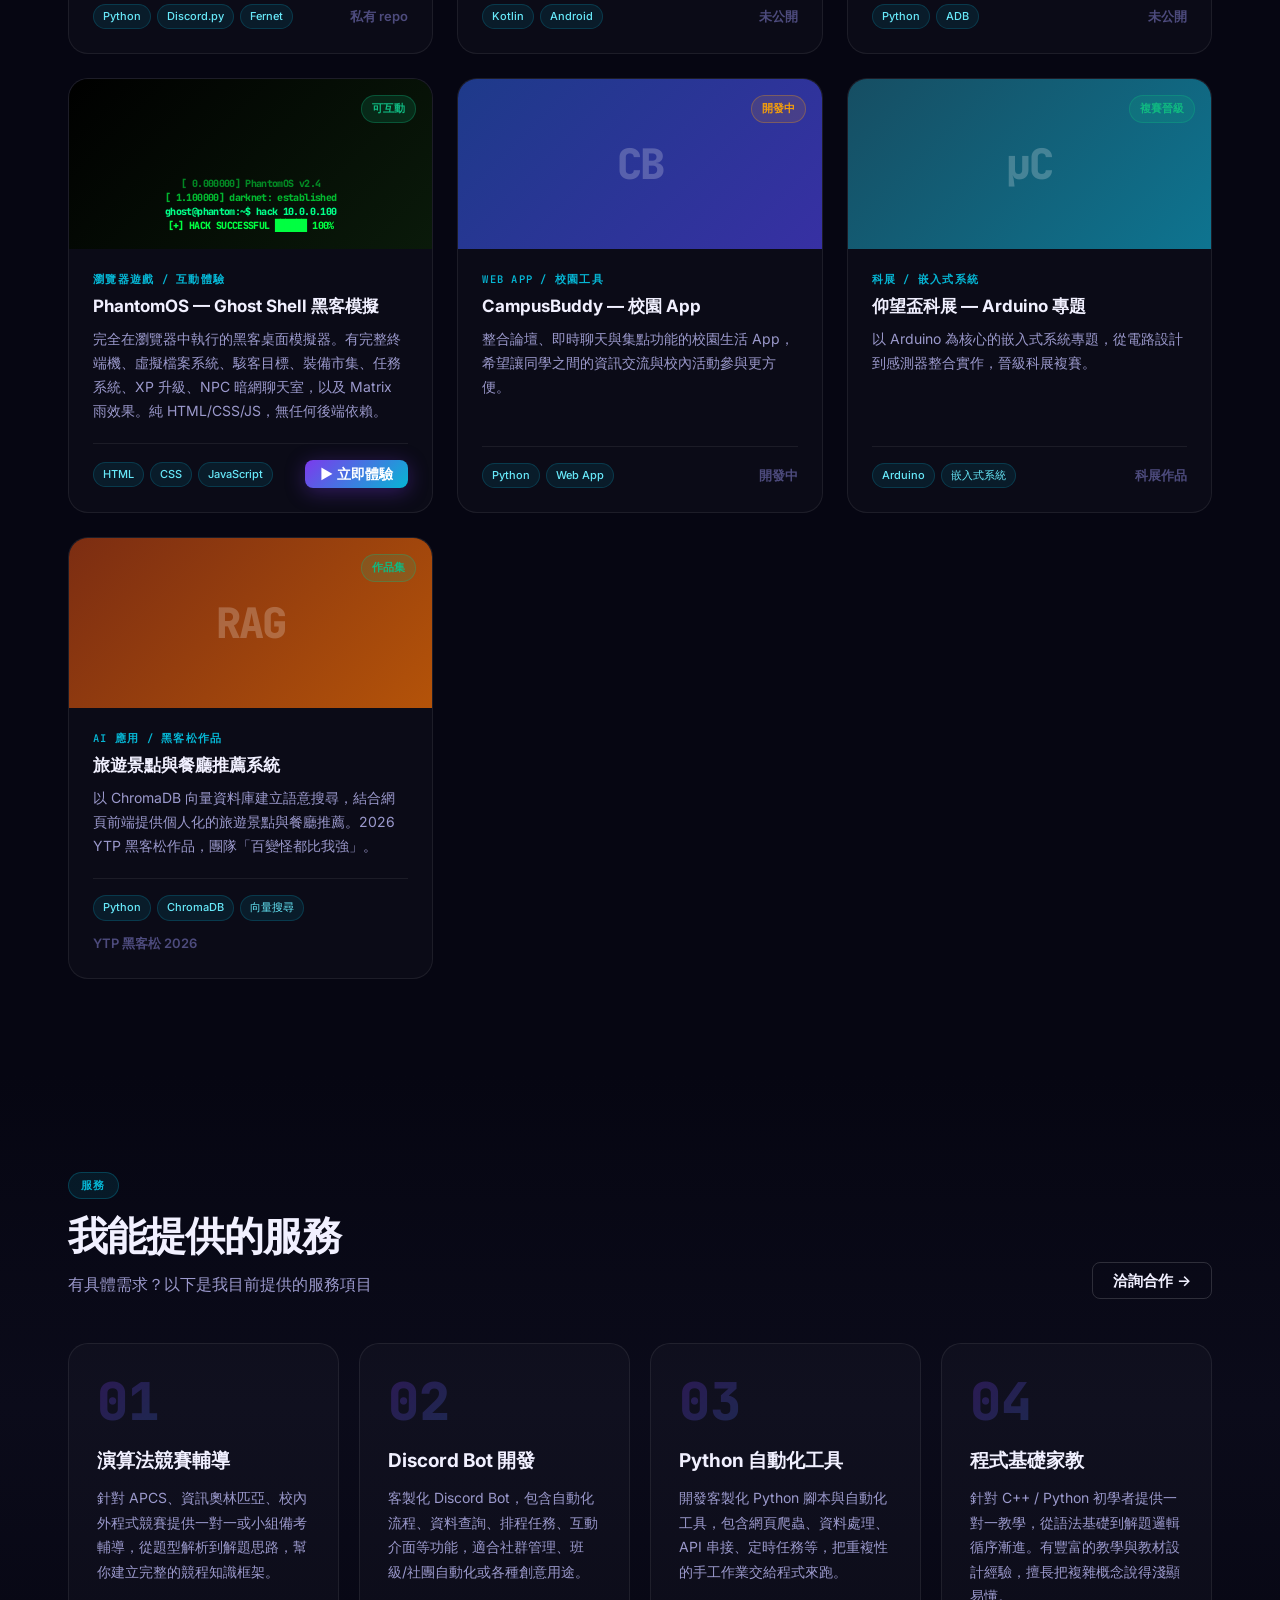
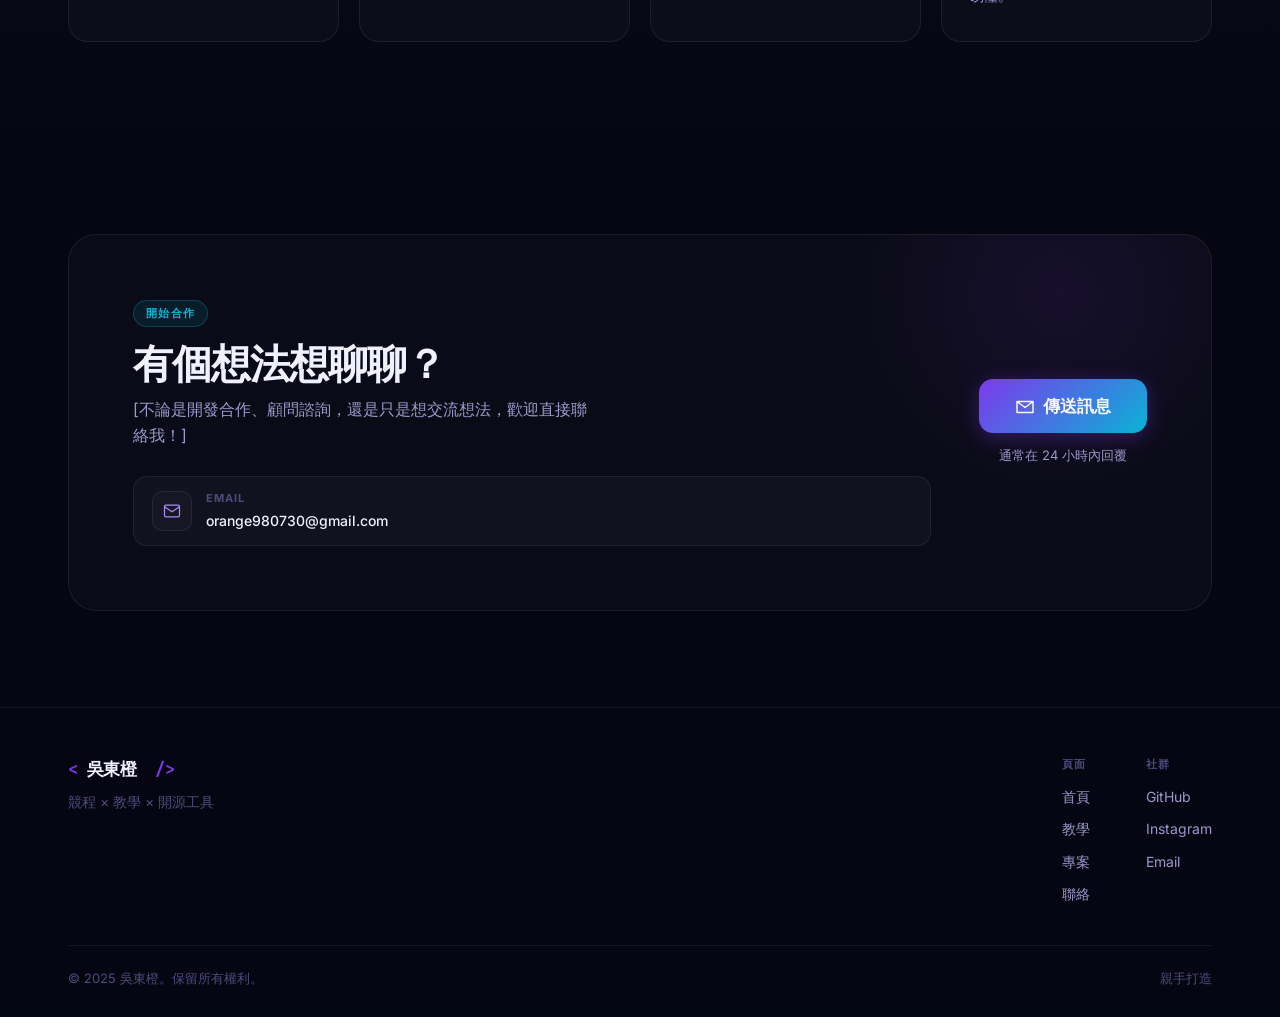
==== commit 73509153: "Update profile stats, add new projects, replace handout email-request with inline content Refresh co" ====
--- a/projects.html
+++ b/projects.html
@@ -230,6 +230,67 @@
           </div>
         </article>
 
+        <!-- ── CampusBuddy ─────────────────── -->
+        <article class="proj-card" data-cat="webapp">
+          <div class="proj-card-cover" style="background: linear-gradient(135deg, #1e3a8a, #3730a3); font-family: var(--mono); font-weight: 900; font-size: 42px; color: rgba(255,255,255,0.22);">CB</div>
+          <span class="proj-status wip">開發中</span>
+          <div class="proj-card-body">
+            <div class="card-label">Web App / 校園工具</div>
+            <h3 class="card-title">CampusBuddy — 校園 App</h3>
+            <p class="card-desc">
+              整合論壇、即時聊天與集點功能的校園生活 App，希望讓同學之間的資訊交流與校內活動參與更方便。
+            </p>
+            <div class="card-footer">
+              <div class="card-tags">
+                <span class="tech-tag">Python</span>
+                <span class="tech-tag">Web App</span>
+              </div>
+              <span class="card-link" style="color: var(--t3); cursor: default;">開發中</span>
+            </div>
+          </div>
+        </article>
+
+        <!-- ── 仰望盃科展 Arduino 專題 ──────── -->
+        <article class="proj-card" data-cat="other,research">
+          <div class="proj-card-cover" style="background: linear-gradient(135deg, #164e63, #0e7490); font-family: var(--mono); font-weight: 900; font-size: 42px; color: rgba(255,255,255,0.22);">µC</div>
+          <span class="proj-status">複賽晉級</span>
+          <div class="proj-card-body">
+            <div class="card-label">科展 / 嵌入式系統</div>
+            <h3 class="card-title">仰望盃科展 — Arduino 專題</h3>
+            <p class="card-desc">
+              以 Arduino 為核心的嵌入式系統專題，從電路設計到感測器整合實作，晉級科展複賽。
+            </p>
+            <div class="card-footer">
+              <div class="card-tags">
+                <span class="tech-tag">Arduino</span>
+                <span class="tech-tag">嵌入式系統</span>
+              </div>
+              <span class="card-link" style="color: var(--t3); cursor: default;">科展作品</span>
+            </div>
+          </div>
+        </article>
+
+        <!-- ── 旅遊景點與餐廳推薦系統 ──────── -->
+        <article class="proj-card" data-cat="webapp,research">
+          <div class="proj-card-cover" style="background: linear-gradient(135deg, #7c2d12, #b45309); font-family: var(--mono); font-weight: 900; font-size: 42px; color: rgba(255,255,255,0.22);">RAG</div>
+          <span class="proj-status">作品集</span>
+          <div class="proj-card-body">
+            <div class="card-label">AI 應用 / 黑客松作品</div>
+            <h3 class="card-title">旅遊景點與餐廳推薦系統</h3>
+            <p class="card-desc">
+              以 ChromaDB 向量資料庫建立語意搜尋，結合網頁前端提供個人化的旅遊景點與餐廳推薦。2026 YTP 黑客松作品，團隊「百變怪都比我強」。
+            </p>
+            <div class="card-footer">
+              <div class="card-tags">
+                <span class="tech-tag">Python</span>
+                <span class="tech-tag">ChromaDB</span>
+                <span class="tech-tag">向量搜尋</span>
+              </div>
+              <span class="card-link" style="color: var(--t3); cursor: default;">YTP 黑客松 2026</span>
+            </div>
+          </div>
+        </article>
+
       </div>
     </div>
   </section>
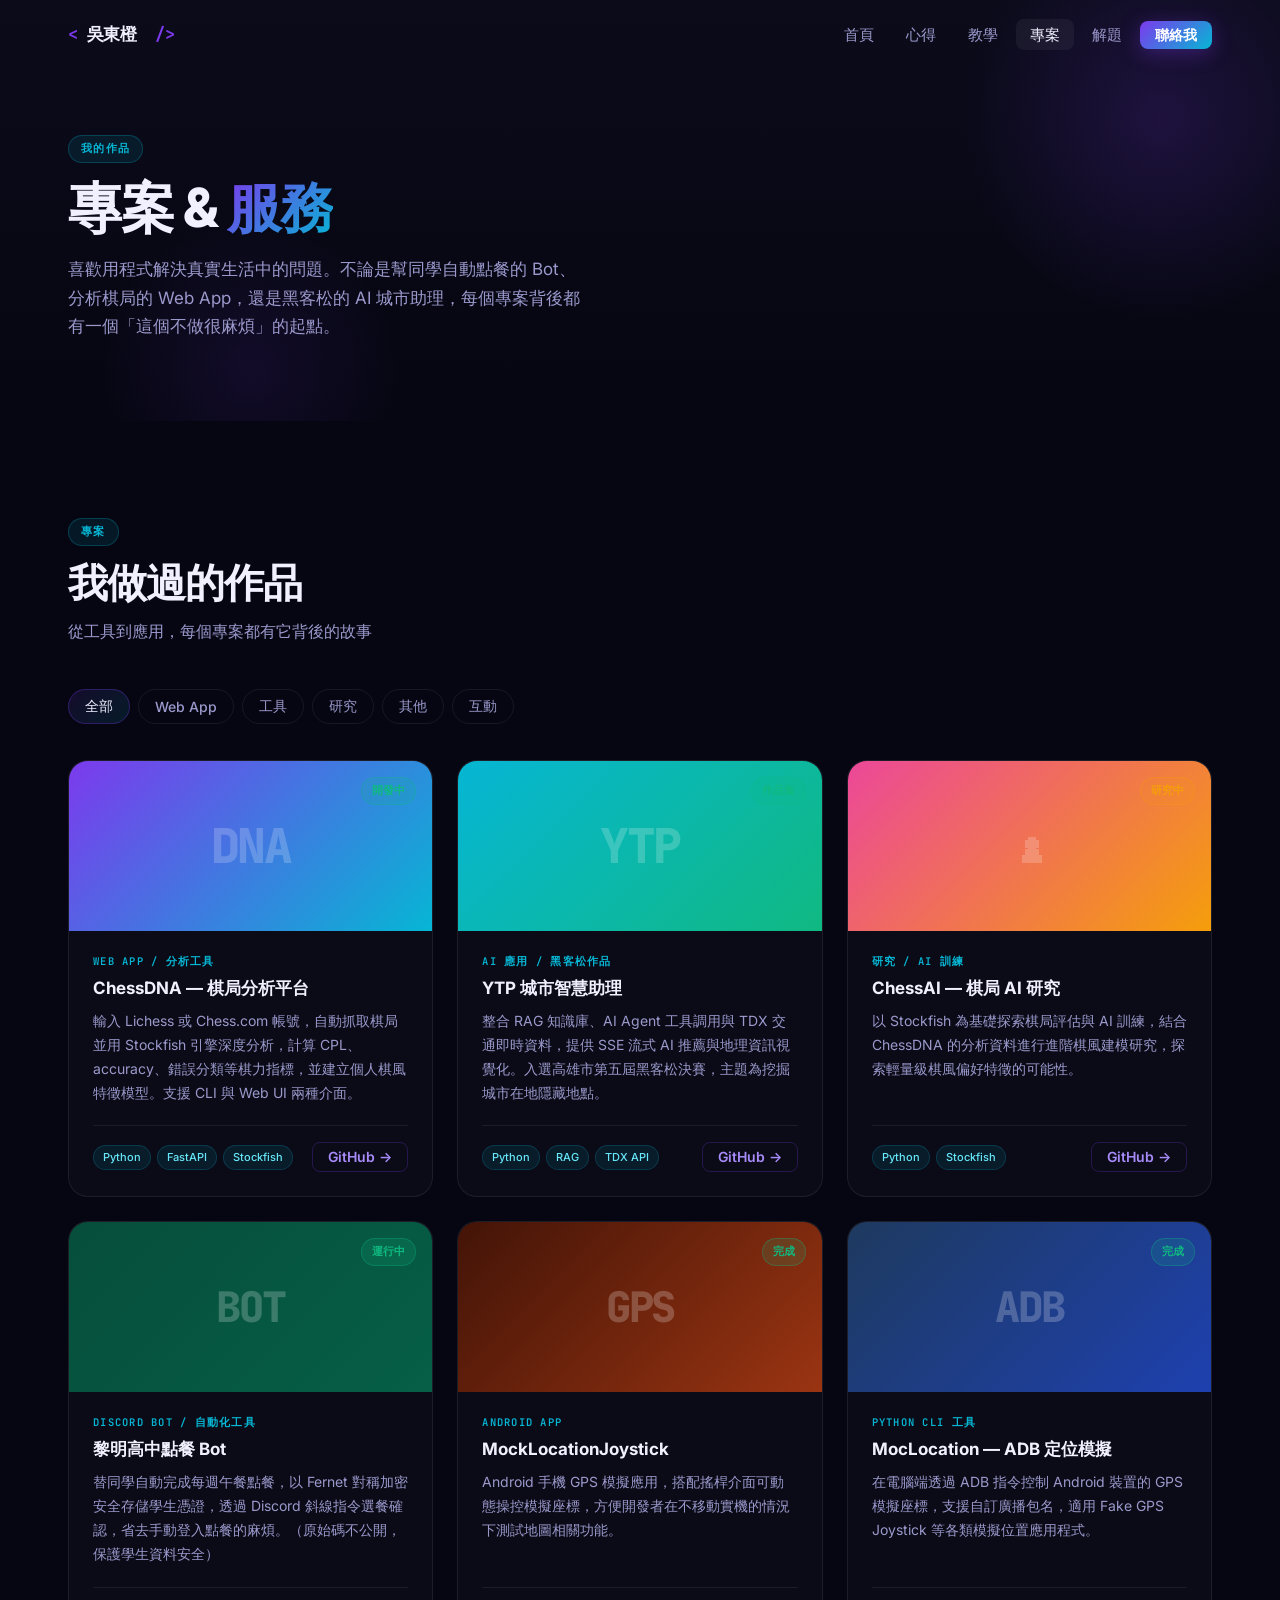
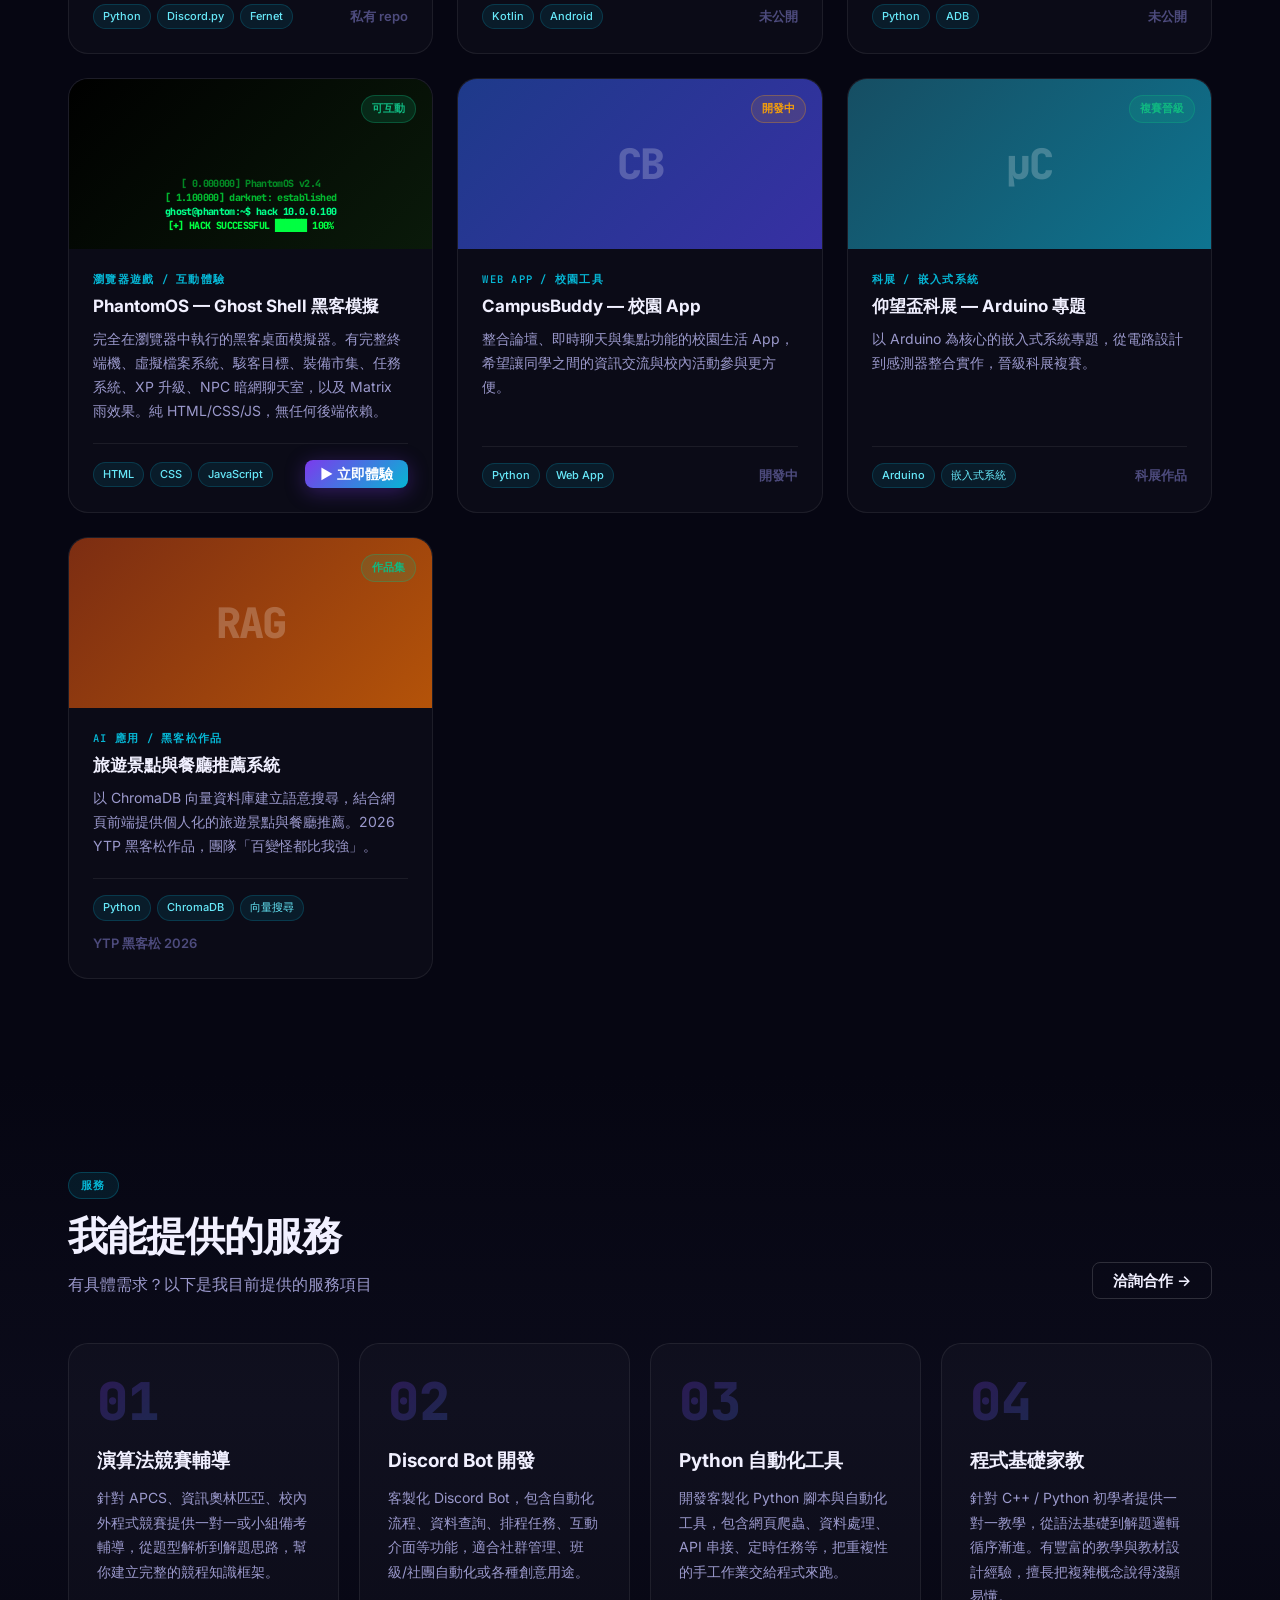
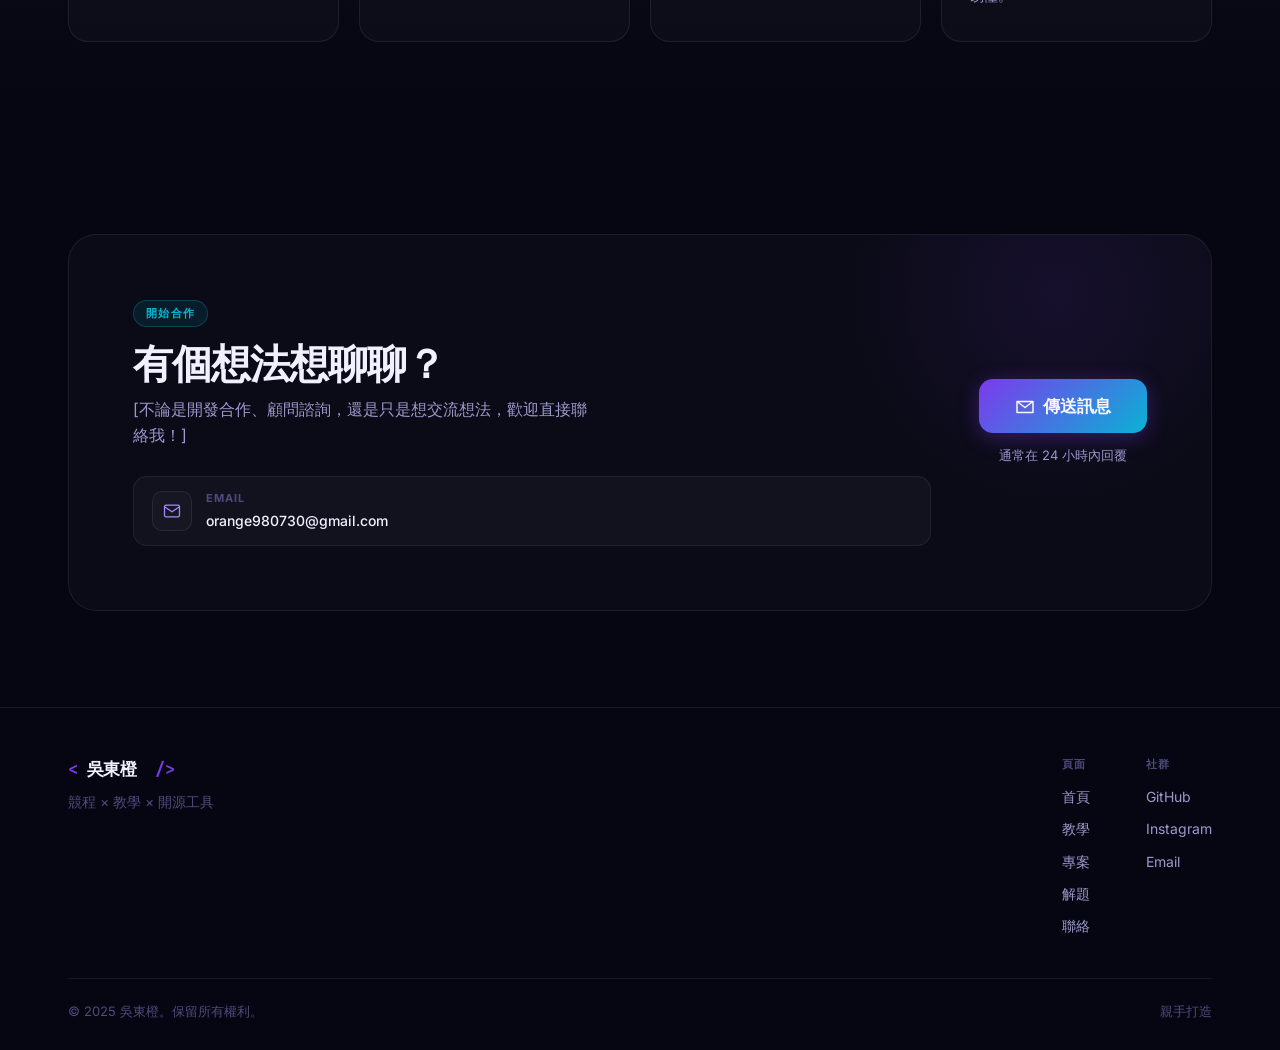
==== commit bc42337d: "Add 解題心得 page with in-page Markdown editor Solutions live in data/solutions.json. Visitors can searc" ====
--- a/projects.html
+++ b/projects.html
@@ -27,6 +27,7 @@
         <li><a href="index.html#journey" class="nav-link">心得</a></li>
         <li><a href="teaching.html" class="nav-link">教學</a></li>
         <li><a href="projects.html" class="nav-link active">專案</a></li>
+        <li><a href="solutions.html" class="nav-link">解題</a></li>
         <li><a href="index.html#contact" class="btn btn-sm btn-primary">聯絡我</a></li>
       </ul>
       <button class="mobile-menu-btn" id="mobileMenuBtn" aria-label="開啟選單">
@@ -409,6 +410,7 @@
             <a href="index.html">首頁</a>
             <a href="teaching.html">教學</a>
             <a href="projects.html">專案</a>
+            <a href="solutions.html">解題</a>
             <a href="index.html#contact">聯絡</a>
           </div>
           <div class="footer-col">
